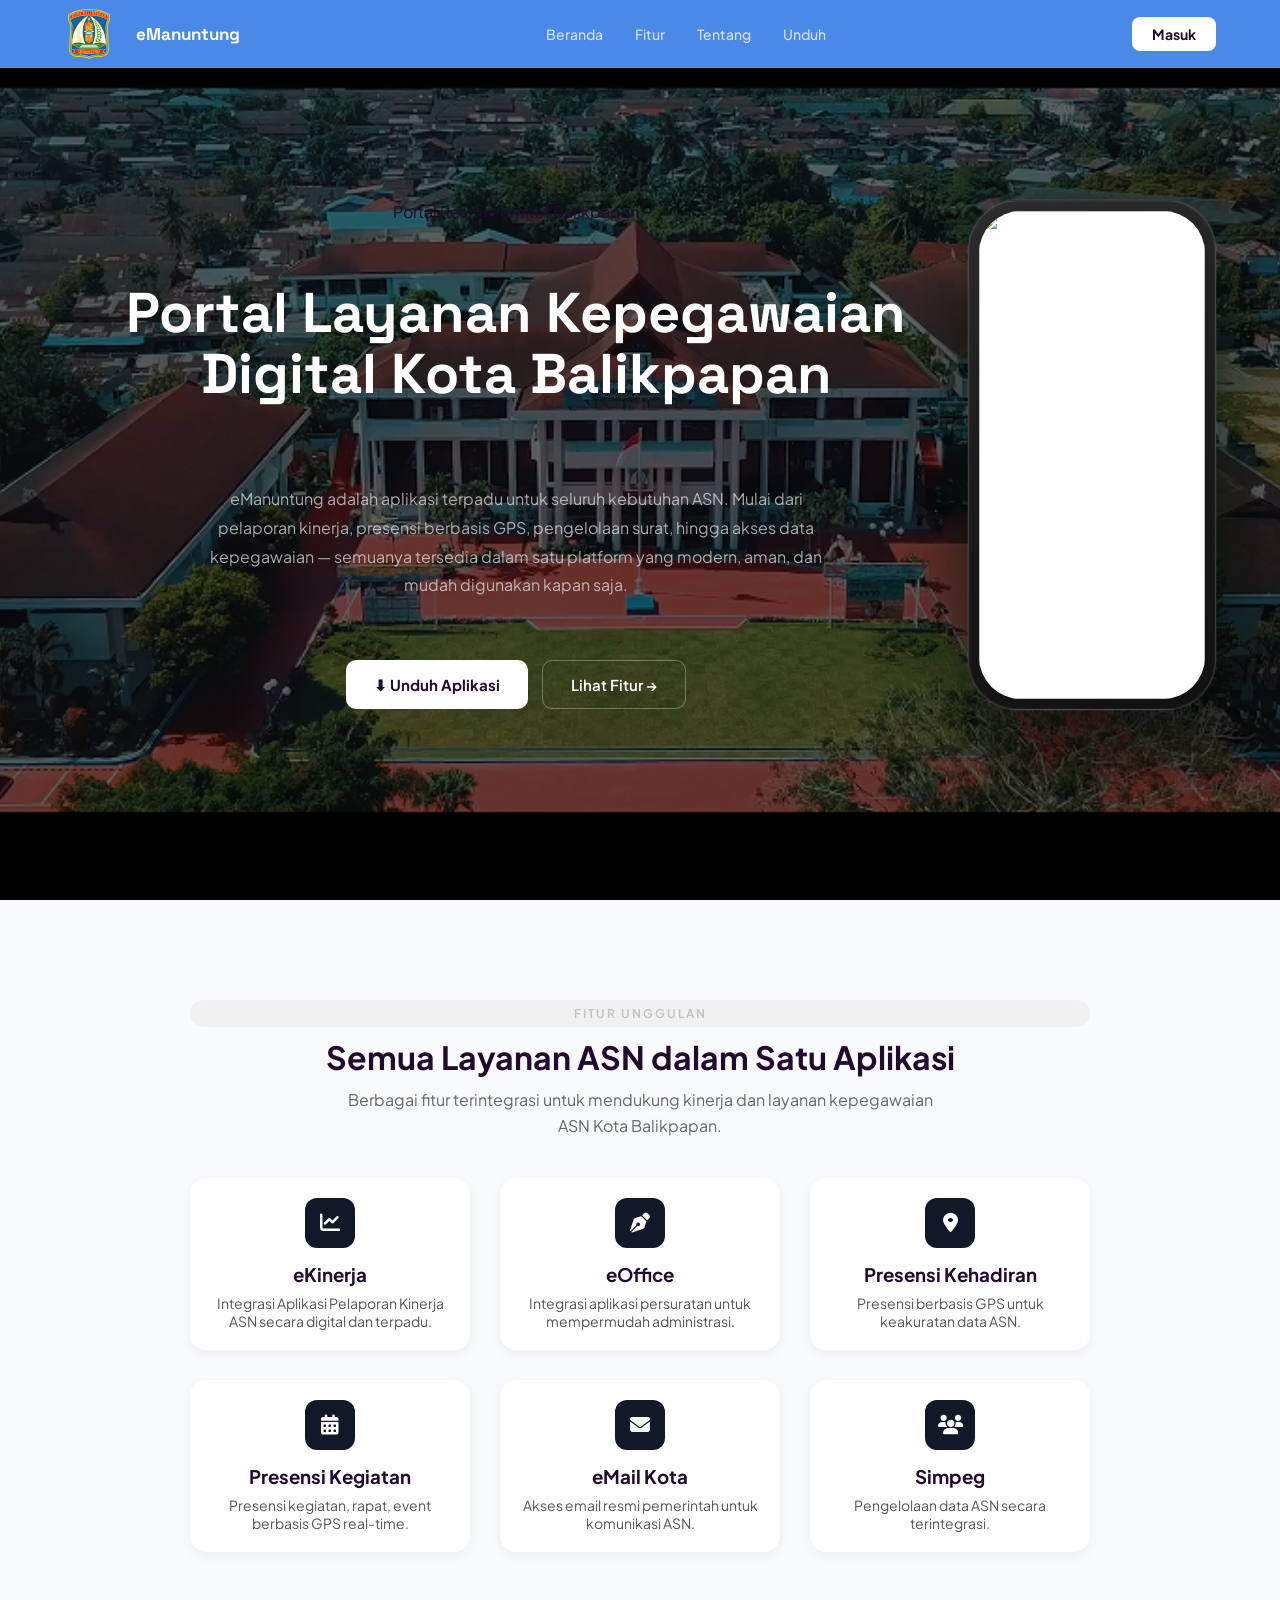
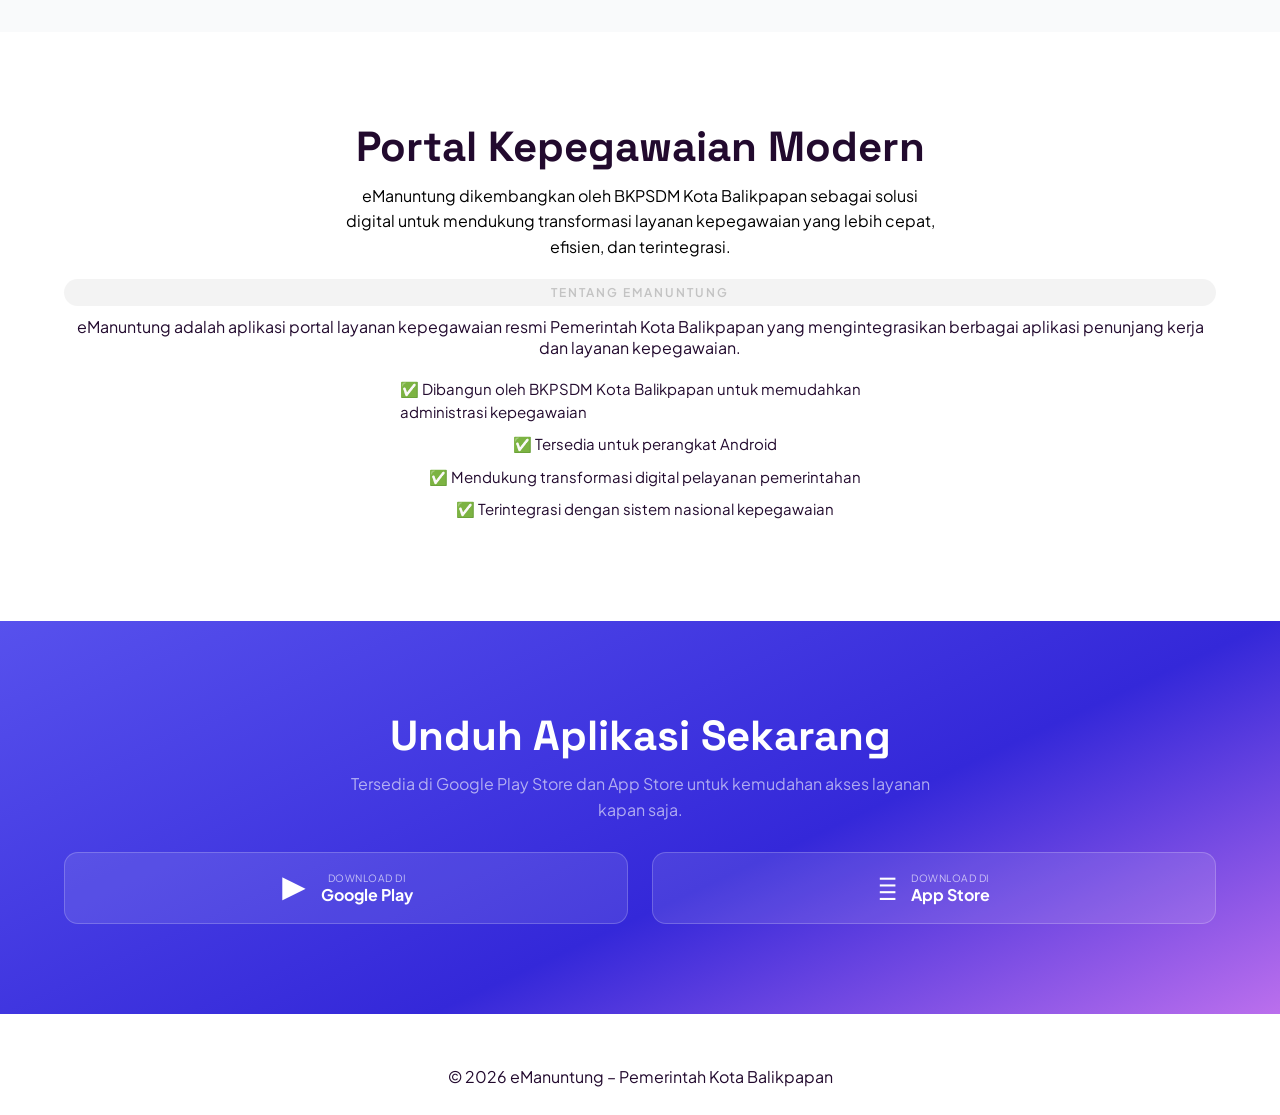
==== index.html @ 0384a416 "cupapimunyenyo" ====
<!DOCTYPE html>
<html lang="id">
<head>
  <meta charset="UTF-8"/>
  <meta name="viewport" content="width=device-width, initial-scale=1.0"/>
  <title>eManuntung – Portal Layanan Kepegawaian</title>

  <link href="https://fonts.googleapis.com/css2?family=Plus+Jakarta+Sans:wght@300;400;500;600;700;800&family=Space+Grotesk:wght@400;500;700&display=swap" rel="stylesheet"/>
  <link rel="stylesheet" href="style.css"/>
  <link rel="stylesheet" href="https://cdnjs.cloudflare.com/ajax/libs/font-awesome/6.5.0/css/all.min.css">
</head>
<body>

<nav>
  <a class="nav-brand" href="#">
    <img src="logo emanuntung.svg" style="width:50px;height:50px;margin-right:10px">
    <span class="nav-title">e<span>Manuntung</span></span>
  </a>

  <ul class="nav-links">
    <li><a href="#home">Beranda</a></li>
    <li><a href="#fitur">Fitur</a></li>
    <li><a href="#tentang">Tentang</a></li>
    <li><a href="#unduh">Unduh</a></li>
  </ul>

  <a href="login.html" class="nav-cta">Masuk</a>
</nav>

<!-- HERO V2 -->
<section id="home" class="hero-v2">
  <div class="hero-inner center">

    <div class="hero-left center">
        <span class="dot"></span> Portal Resmi Pemkot Balikpapan
      </div>

      <h1 class="hero-title">
        Portal Layanan Kepegawaian <br>
        <span class="accent">Digital</span> Kota Balikpapan
      </h1>

      <p class="hero-desc">
        eManuntung adalah aplikasi terpadu untuk seluruh kebutuhan ASN.
        Mulai dari pelaporan kinerja, presensi berbasis GPS, pengelolaan surat,
        hingga akses data kepegawaian — semuanya tersedia dalam satu platform yang modern,
        aman, dan mudah digunakan kapan saja.
      </p>

      <div class="hero-actions center">
        <a href="#unduh" class="btn-primary">⬇ Unduh Aplikasi</a>
        <a href="#fitur" class="btn-secondary">Lihat Fitur →</a>
      </div>
    </div>

    <div class="hero-visual center">
      <div class="iphone-wrap">
        <div class="iphone-frame">
          <div class="iphone-screen">
            <img src="portal pegawai.jpg" style="width:100%;height:100%;object-fit:cover;">
          </div>
        </div>
      </div>
    </div>

  </div>
</section>

<!-- FITUR -->

    <section class="fitur">
  <div class="container">
    
    <p class="label">FITUR UNGGULAN</p>
    
    <h2>Semua Layanan ASN dalam Satu Aplikasi</h2>
    
    <p class="desc">
      Berbagai fitur terintegrasi untuk mendukung kinerja dan layanan 
      kepegawaian ASN Kota Balikpapan.
    </p>

   <div class="fitur-grid">

  <div class="card">
    <div class="icon"><i class="fa-solid fa-chart-line"></i></div>
    <h3>eKinerja</h3>
    <p>Integrasi Aplikasi Pelaporan Kinerja ASN secara digital dan terpadu.</p>
  </div>

  <div class="card">
    <div class="icon"><i class="fa-solid fa-pen-nib"></i></div>
    <h3>eOffice</h3>
    <p>Integrasi aplikasi persuratan untuk mempermudah administrasi.</p>
  </div>

  <div class="card">
    <div class="icon"><i class="fa-solid fa-location-dot"></i></div>
    <h3>Presensi Kehadiran</h3>
    <p>Presensi berbasis GPS untuk keakuratan data ASN.</p>
  </div>

  <div class="card">
    <div class="icon"><i class="fa-solid fa-calendar-days"></i></div>
    <h3>Presensi Kegiatan</h3>
    <p>Presensi kegiatan, rapat, event berbasis GPS real-time.</p>
  </div>

  <div class="card">
    <div class="icon"><i class="fa-solid fa-envelope"></i></div>
    <h3>eMail Kota</h3>
    <p>Akses email resmi pemerintah untuk komunikasi ASN.</p>
  </div>

  <div class="card">
    <div class="icon"><i class="fa-solid fa-users"></i></div>
    <h3>Simpeg</h3>
    <p>Pengelolaan data ASN secara terintegrasi.</p>
  </div>

</div>
  </div>
</section>
  </div>
</section>
<!-- TENTANG -->

   
    
    <div class="tentang-text">
      <section id="tentang">
  <div class="section-inner center">
    <h2 class="section-title">Portal Kepegawaian Modern</h2>
    <p class="section-sub">
      eManuntung dikembangkan oleh BKPSDM Kota Balikpapan sebagai solusi digital
      untuk mendukung transformasi layanan kepegawaian yang lebih cepat, efisien,
      dan terintegrasi.


    </p>  
      <span class="label">TENTANG EMANUNTUNG</span>
      
      
      <p>
        eManuntung adalah aplikasi portal layanan kepegawaian resmi 
        Pemerintah Kota Balikpapan yang mengintegrasikan berbagai 
        aplikasi penunjang kerja dan layanan kepegawaian.
      </p>

      <ul class="fitur-list">
        <li>✅ Dibangun oleh BKPSDM Kota Balikpapan untuk memudahkan administrasi kepegawaian</li>
        <li>✅ Tersedia untuk perangkat Android</li>
        <li>✅ Mendukung transformasi digital pelayanan pemerintahan</li>
        <li>✅ Terintegrasi dengan sistem nasional kepegawaian</li>
      </ul>

    </div>

  </div>
</section>
</section>

<!-- DOWNLOAD -->
<section id="unduh">
  <div class="section-inner center">

    <h2 class="section-title">Unduh Aplikasi Sekarang</h2>
    <p class="section-sub">
      Tersedia di Google Play Store dan App Store untuk kemudahan akses layanan kapan saja.
    </p>

    <div class="store-buttons">

      <a href="#" class="store-btn">
        <span class="store-icon">▶</span>
        <div>
          <div class="store-info-label">DOWNLOAD DI</div>
          <div class="store-info-name">Google Play</div>
        </div>
      </a>

      <a href="#" class="store-btn apple">
        <span class="store-icon"></span>
        <div>
          <div class="store-info-label">DOWNLOAD DI</div>
          <div class="store-info-name">App Store</div>
        </div>
      </a>

    </div>

  </div>
</section>

<footer>
  <div class="footer-inner center">
    <p>© 2026 eManuntung – Pemerintah Kota Balikpapan</p>
  </div>
</footer>

<script src="script.js"></script>
</body>
</html>
---- style.css ----
*, *::before, *::after { box-sizing: border-box; margin: 0; padding: 0; }

:root {
  --navy: #220a2e;
  --blue: #584de7;
  --sky:  #f4f2f5;
  --gold: #ffffff;
  --light: #ffffff;
  --white: #5d48e3;
  --gray: #000000;
  --border: rgba(158, 33, 242, 0.15);
}

html { scroll-behavior: smooth; }

body {
  font-family: 'Plus Jakarta Sans', sans-serif;
  background: var(--light);
  color: var(--navy);
  overflow-x: hidden;
}


nav {
  position: fixed; top: 0; left: 0; right: 0; z-index: 100;
  display: flex; align-items: center; justify-content: space-between;
  padding: 0 5%; height: 68px;
  background: rgba(24, 147, 241, 1);
  backdrop-filter: blur(12px);
  border-bottom: 1px solid rgba(246, 246, 246, 0.07);
}
.nav-brand { display: flex; align-items: center; gap: 12px; text-decoration: none; }
.nav-logo {
  width: 38px; height: 38px; border-radius: 10px;
  background: linear-gradient(135deg, var(--sky), var(--blue));
  display: flex; align-items: center; justify-content: center;
  font-weight: 800; font-size: 15px; color: white;
}
.nav-title { color: white; font-weight: 700; font-size: 17px; font-family: 'Space Grotesk', sans-serif; }
.nav-title span { color: var(--gold); }
.nav-links { display: flex; gap: 32px; list-style: none; }
.nav-links a { color: rgba(255,255,255,0.75); text-decoration: none; font-size: 14px; font-weight: 500; transition: color .2s; }
.nav-links a:hover { color: var(--gold); }
.nav-cta {
  background: var(--gold); color: var(--navy); border: none; border-radius: 8px;
  padding: 8px 20px; font-weight: 700; font-size: 14px; cursor: pointer;
  text-decoration: none; display: inline-block;
  transition: transform .2s, box-shadow .2s;
}
.nav-cta:hover { transform: translateY(-1px); box-shadow: 0 6px 20px rgba(242,201,76,0.4); }


#home {
  min-height: 100vh;
  background: 
    linear-gradient(rgba(0,0,0,0.6), rgba(0,0,0,0.6)),
    url('balai-kota.png');
  background-size: cover;
  background-position: center;
  background-repeat: no-repeat;
  background-attachment: fixed;

  display: flex;
  align-items: center;
  padding: 70px 5% 60px;
  border-bottom: none;
  position: relative;
  overflow: hidden;


}
.hero-bg-decor { position: absolute; inset: 0; pointer-events: none; }
.hero-bg-decor::before {
  content: ''; position: absolute; top: -150px; right: -150px;
  width: 600px; height: 600px; border-radius: 50%;
  background: radial-gradient(circle, rgba(255, 255, 255, 0.2) 0%, transparent 70%);
}
.hero-bg-decor::after {
  content: ''; position: absolute; bottom: -100px; left: 30%;
  width: 400px; height: 400px; border-radius: 50%;
  background: radial-gradient(circle, rgba(242,201,76,0.1) 0%, transparent 70%);
}
.grid-pattern {
  position: absolute; inset: 0;
  background-image:
    linear-gradient(rgba(255,255,255,0.03) 1px, transparent 1px),
    linear-gradient(90deg, rgba(255,255,255,0.03) 1px, transparent 1px);
  background-size: 50px 50px;
}
.hero-inner {
  max-width: 1200px; margin: 0 auto; width: 100%;
  display: grid; grid-template-columns: 1fr 1fr; gap: 60px; align-items: center;
  position: relative; z-index: 2;
}
.hero-badge {
  display: inline-flex; align-items: center; gap: 8px;
  background: rgba(0, 0, 0, 0.15); border: 1px solid rgba(226, 226, 226, 0.35);
  border-radius: 30px; padding: 6px 16px; margin-bottom: 24px;
  color: var(--gold); font-size: 12px; font-weight: 600; letter-spacing: 0.5px;
}
.hero-badge .dot {
  width: 6px; height: 6px; background: var(--gold);
  border-radius: 50%; animation: pulse 2s infinite;
}
@keyframes pulse { 0%,100%{opacity:1;transform:scale(1)} 50%{opacity:.5;transform:scale(1.3)} }

.hero-title {
  font-family: 'Space Grotesk', sans-serif;
  font-size: clamp(36px, 5vw, 56px); font-weight: 700;
  line-height: 1.1; color: white; margin-bottom: 20px;
}
.hero-title .accent { color: var(--gold); }
.hero-desc { color: rgba(235, 235, 235, 0.7); font-size: 16px; line-height: 1.7; margin-bottom: 36px; max-width: 480px; }
.hero-actions { display: flex; gap: 14px; flex-wrap: wrap; }
.btn-primary {
  display: inline-flex; align-items: center; gap: 8px;
  background: var(--gold); color: var(--navy);
  padding: 14px 28px; border-radius: 10px; font-weight: 700; font-size: 15px;
  text-decoration: none; transition: transform .2s, box-shadow .2s;
}
.btn-primary:hover { transform: translateY(-2px); box-shadow: 0 10px 30px rgba(242,201,76,0.4); }
.btn-secondary {
  display: inline-flex; align-items: center; gap: 8px;
  border: 1.5px solid rgba(255,255,255,0.3); color: white;
  padding: 14px 28px; border-radius: 10px; font-weight: 600; font-size: 15px;
  text-decoration: none; transition: border-color .2s, background .2s;
}
.btn-secondary:hover { border-color: white; background: rgba(255,255,255,0.07); }

.hero-stats {
  display: flex; gap: 36px; margin-top: 44px;
  padding-top: 32px; border-top: 1px solid rgba(255,255,255,0.1);
}
.stat-num { font-family: 'Space Grotesk', sans-serif; font-size: 28px; font-weight: 700; color: var(--gold); }
.stat-label { font-size: 12px; color: rgba(255,255,255,0.5); margin-top: 2px; }


.hero-visual { display: flex; justify-content: center; align-items: center; position: relative; }
.float-tag {
  position: absolute; background: white; border-radius: 12px;
  padding: 8px 14px; box-shadow: 0 8px 30px rgba(0,0,0,0.25);
  font-size: 11px; font-weight: 600; color: var(--navy);
  display: flex; align-items: center; gap: 6px; white-space: nowrap; z-index: 10;
}
.float-tag.top  { top: 10px; right: -20px; }
.float-tag.bottom { bottom: 30px; left: -20px; }
.tag-dot { width: 8px; height: 8px; border-radius: 50%; }
.tag-dot.green { background: #1cec09; }
.tag-dot.blue  { background: var(--sky); }


.iphone-wrap {
  position: relative;
  animation: floatY 4s ease-in-out infinite;
}
@keyframes floatY { 0%,100%{transform:translateY(0)} 50%{transform:translateY(-14px)} }

.iphone-frame {
  width: 248px; height: 510px;
  background: linear-gradient(160deg, #2c2c2c 0%, #1a1a1a 50%, #111 100%);
  border-radius: 50px;
  border: 1.5px solid rgba(255,255,255,0.15);
  box-shadow:
    0 0 0 1px rgba(255,255,255,0.05),
    inset 0 0 0 1px rgba(255,255,255,0.04),
    0 40px 80px rgba(0,0,0,0.7),
    0 0 50px rgba(39,174,96,0.12);
  padding: 10px;
  position: relative;
}

.iphone-btn { position: absolute; background: #222; border-radius: 3px; }
.iphone-btn.silent   { left: -3px; top: 88px;  width: 3px; height: 28px; }
.iphone-btn.vol-up   { left: -3px; top: 130px; width: 3px; height: 44px; }
.iphone-btn.vol-down { left: -3px; top: 186px; width: 3px; height: 44px; }
.iphone-btn.power    { right: -3px; top: 138px; width: 3px; height: 62px; }

.iphone-screen {
  width: 100%; height: 100%;
  border-radius: 42px;
  background: linear-gradient(180deg, #ffffff 0%, #ffffff 100%);
  overflow: hidden;
  display: flex; flex-direction: column;
  position: relative;
}


.dynamic-island {
  width: 80px; height: 18px;
  
  background: #000; border-radius: 20px;
  margin: 10px auto 0;
  display: flex; align-items: center; justify-content: flex-end;
  padding-right: 8px;
}
.di-camera {
  width: 10px; height: 17px; border-radius: 50%;
  background: radial-gradient(circle at 35% 35%, #2a2a2a, #000);
  border: 1px solid #1a1a1a;
}


.iphone-statusbar {
  display: flex;
  justify-content: space-between;
  align-items: center;
  padding: 4px 18px 2px;
  color: white;
}
.sb-time { font-size: 10px; font-weight: 700; letter-spacing: -0.3px; }
.sb-icons { display: flex; align-items: center; gap: 4px; }


.iphone-content {
  flex: 1; padding: 8px 12px 0;
  display: flex; flex-direction: column; gap: 8px;
  overflow: hidden;
}



.app-header { display: flex; align-items: center; justify-content: space-between; }
.app-logo-wrap { display: flex; align-items: center; gap: 7px; }
.app-logo {
  width: 28px; height: 28px; border-radius: 8px;
  background: linear-gradient(135deg, var(--sky), var(--blue));
  display: flex; align-items: center; justify-content: center;
  font-size: 9px; font-weight: 800; color: white;
}
.app-name { color: white; font-size: 10px; font-weight: 700; }
.app-sub  { color: rgba(255,255,255,0.4); font-size: 7px; }
.app-notif { font-size: 14px; }


.greet-text { color: rgba(255,255,255,0.5); font-size: 8px; }
.greet-name { color: white; font-size: 13px; font-weight: 800; margin-top: 1px; }


.app-card {
  background: linear-gradient(135deg, var(--sky), var(--blue));
  border-radius: 14px; padding: 10px 12px;
}
.card-row { display: flex; justify-content: space-between; margin-bottom: 8px; }
.card-label { color: rgba(255,255,255,0.65); font-size: 7px; }
.card-val   { color: white; font-size: 11px; font-weight: 700; margin-top: 2px; }
.card-bar { background: rgba(255,255,255,0.2); border-radius: 10px; height: 4px; margin-bottom: 4px; }
.card-bar-fill { width: 92%; height: 100%; border-radius: 10px; background: var(--gold); }
.card-bar-label { color: rgba(255,255,255,0.7); font-size: 7px; }


.app-menu-title { color: rgba(255,255,255,0.5); font-size: 8px; font-weight: 700; letter-spacing: 0.5px; }
.app-menu { display: grid; grid-template-columns: repeat(4, 1fr); gap: 6px; }
.app-menu-item { display: flex; flex-direction: column; align-items: center; gap: 4px; }
.menu-icon {
  width: 38px; height: 38px; border-radius: 12px;
  display: flex; align-items: center; justify-content: center;
  font-size: 16px; box-shadow: 0 4px 10px rgba(0,0,0,0.3);
}
.menu-label { color: rgba(255,255,255,0.7); font-size: 7px; text-align: center; }


.app-bottomnav {
  display: flex; justify-content: space-around;
  background: rgba(255,255,255,0.06); border-radius: 16px;
  padding: 7px 4px; border: 1px solid rgba(255,255,255,0.08);
  margin-top: auto;
}
.bnav-item { display: flex; flex-direction: column; align-items: center; gap: 2px; font-size: 12px; color: rgba(255,255,255,0.4); }
.bnav-item span { font-size: 6px; }
.bnav-item.active { color: var(--gold); }


.home-indicator {
  width: 80px; height: 4px; border-radius: 3px;
  background: rgba(255,255,255,0.3);
  margin: 6px auto 8px;
}

.iphone-shine {
  position: absolute; top: 12px; left: 20px;
  width: 38px; height: 110px;
  background: linear-gradient(160deg, rgba(255,255,255,0.07) 0%, transparent 100%);
  border-radius: 50%; pointer-events: none; transform: rotate(-15deg);
}

section { padding: 90px 5%; }
.section-inner { max-width: 1200px; margin: 0 auto; }
.section-label { display: inline-block; font-size: 11px; font-weight: 700; letter-spacing: 1.5px; color: var(--sky); text-transform: uppercase; margin-bottom: 12px; }
.section-title { font-family: 'Space Grotesk', sans-serif; font-size: clamp(28px, 3.5vw, 42px); font-weight: 700; color: var(--navy); line-height: 1.2; margin-bottom: 14px; }
.section-sub { color: var(--gray); font-size: 16px; line-height: 1.7; max-width: 560px; }
.section-header { margin-bottom: 52px; }


#fitur { background: white; }
.features-grid { display: grid; grid-template-columns: repeat(3, 1fr); gap: 24px; }
.feature-card {
  border: 1.5px solid var(--border); border-radius: 18px; padding: 32px 28px;
  transition: transform .25s, box-shadow .25s, border-color .25s;
  position: relative; overflow: hidden;
}
.feature-card::before {
  content: ''; position: absolute; top: 0; left: 0; right: 0; height: 3px;
  background: linear-gradient(90deg, var(--sky), var(--gold));
  transform: scaleX(0); transform-origin: left; transition: transform .3s;
}
.feature-card:hover { transform: translateY(-6px); box-shadow: 0 20px 50px rgba(154, 59, 213, 0.12); border-color: rgba(165, 35, 230, 0.3); }
.feature-card:hover::before { transform: scaleX(1); }
.feature-icon { width: 52px; height: 52px; border-radius: 14px; margin-bottom: 20px; display: flex; align-items: center; justify-content: center; font-size: 22px; background: linear-gradient(135deg, rgba(117, 18, 231, 0.12), rgba(26,107,58,0.06)); }
.feature-title { font-size: 16px; font-weight: 700; color: var(--navy); margin-bottom: 8px; }
.feature-desc  { font-size: 14px; color: var(--gray); line-height: 1.65; }


#tentang { background: var(--light); }
.about-grid { display: grid; grid-template-columns: 1fr 1fr; gap: 72px; align-items: center; }
.about-img-wrap { position: relative; }
.about-img-card {
  background: linear-gradient(145deg, var(--navy), var(--blue));
  border-radius: 24px; padding: 48px 32px; text-align: center; color: white;
  box-shadow: 0 30px 70px rgba(14, 27, 219, 0.25);
}
.about-illustration { font-size: 80px; margin-bottom: 16px; }
.about-img-title { font-family: 'Space Grotesk', sans-serif; font-size: 20px; font-weight: 700; }
.about-img-sub { font-size: 13px; opacity: .65; margin-top: 6px; }
.about-badge-float {
  position: absolute; bottom: -20px; right: -20px;
  background: var(--gold); border-radius: 16px; padding: 16px 22px;
  box-shadow: 0 10px 30px rgba(242,201,76,0.4);
}
.about-badge-num   { font-family: 'Space Grotesk', sans-serif; font-size: 26px; font-weight: 700; color: var(--navy); }
.about-badge-label { font-size: 11px; font-weight: 600; color: rgba(14, 31, 216, 0.7); }
.about-checklist { margin-top: 28px; display: flex; flex-direction: column; gap: 14px; }
.check-item { display: flex; align-items: flex-start; gap: 12px; }
.check-icon {
  width: 22px; height: 22px; border-radius: 6px; flex-shrink: 0; margin-top: 1px;
  background: linear-gradient(135deg, var(--sky), var(--blue));
  display: flex; align-items: center; justify-content: center;
  color: white; font-size: 11px; font-weight: 700;
}
.check-text { font-size: 14px; color: var(--gray); line-height: 1.6; }

#unduh {
  background: linear-gradient(155deg, #5751ed 0%, #3428d9 60%, #bb6fed 100%);
  position: relative; overflow: hidden;
}

#unduh .section-title { color: white; }
#unduh .section-sub { color: rgba(255,255,255,0.6); }

.download-grid {
  display: grid;
  grid-template-columns: 1fr 1fr;
  gap: 60px;
  align-items: center;
}

.store-buttons {
  display: flex;
  gap: 24px;
  flex-wrap: wrap;
}

.store-btn {
  flex: 1;
  min-width: 220px;
  display: inline-flex;
  align-items: center;
  justify-content: center;
  gap: 14px;

  background: rgba(255,255,255,0.1);
  border: 1.5px solid rgba(255,255,255,0.2);
  border-radius: 14px;
  padding: 16px 26px;
  color: white;
  text-decoration: none;

  transition: all .2s;
}

.store-btn:hover {
  background: rgba(255,255,255,0.18);
  border-color: rgba(255,255,255,0.4);
  transform: translateY(-2px);
}
 .store-icon {
  font-size: 28px;
} 

.store-icon.apple svg {
  width: 28px;
  height: 28px;
  display: block;
  
}
.store-icon { font-size: 30px; }
.store-info-label { font-size: 10px; opacity: .65; letter-spacing: .5px; }
.store-info-name  { font-size: 16px; font-weight: 700; }
.qr-box { background: white; border-radius: 20px; padding: 30px; display: flex; flex-direction: column; align-items: center; gap: 14px; max-width: 220px; }
.qr-placeholder {
  width: 130px; height: 130px; border-radius: 12px;
  background: repeating-conic-gradient(#050406 0% 25%, white 0% 50%) 0 0 / 12px 12px;
  display: flex; align-items: center; justify-content: center; position: relative;
}
.qr-center { position: absolute; width: 36px; height: 36px; background: white; border-radius: 6px; display: flex; align-items: center; justify-content: center; font-size: 18px; }
.qr-label { font-size: 12px; font-weight: 600; color: var(--navy); text-align: center; }


footer { background: #ffffff; padding: 52px 5% 28px; }
.footer-inner { max-width: 1200px; margin: 0 auto; }
.footer-top { display: grid; grid-template-columns: 2fr 1fr 1fr; gap: 48px; padding-bottom: 40px; border-bottom: 1px solid rgba(255,255,255,0.08); }
.footer-brand { display: flex; align-items: center; gap: 12px; margin-bottom: 16px; }
.footer-logo { width: 38px; height: 38px; border-radius: 10px; background: linear-gradient(135deg, var(--sky), var(--blue)); display: flex; align-items: center; justify-content: center; font-weight: 800; font-size: 14px; color: white; }
.footer-name { color: rgb(0, 0, 0); font-weight: 700; font-size: 17px; font-family: 'Space Grotesk', sans-serif; }
.footer-desc { color: rgba(0, 0, 0, 0.45); font-size: 13px; line-height: 1.7; max-width: 300px; }
.footer-contact { margin-top: 20px; display: flex; flex-direction: column; gap: 7px; }
.footer-contact-item { color: rgba(0, 0, 0, 0.5); font-size: 12px; }
.footer-col-title { color: rgb(0, 0, 0); font-weight: 700; font-size: 14px; margin-bottom: 18px; }
.footer-links { display: flex; flex-direction: column; gap: 10px; }
.footer-links a { color: rgba(0, 0, 0, 0.45); font-size: 13px; text-decoration: none; transition: color .2s; }
.footer-links a:hover { color: var(--gold); }
.footer-bottom { padding-top: 24px; }
.footer-copy { color: rgba(0, 0, 0, 0.3); font-size: 12px; }
.footer-copy a { color: var(--gold); text-decoration: none; }


.reveal {
  opacity: 1;
  transform: translateY(0);
  transition: opacity .6s ease, transform .6s ease;
}
.reveal.visible {
  opacity: 1;
  transform: translateY(0);
}




@media (max-width: 900px) {
  .hero-inner, .about-grid, .download-grid { grid-template-columns: 1fr; }
  .hero-visual { display: none; }
  .features-grid { grid-template-columns: 1fr 1fr; }
  .footer-top { grid-template-columns: 1fr; }
  .nav-links { display: none; }
}
@media (max-width: 600px) {
  .features-grid { grid-template-columns: 1fr; }
}


/* ===== VARIAN 2 FULL ===== */

.hero-v2 {
  text-align: center;
  padding-top: 140px;
}

.hero-v2 .hero-inner {
  display: flex;
  flex-direction: column;
  align-items: center;
  gap: 60px;
}

.hero-desc {
  max-width: 650px;
  margin: 0 auto;
  line-height: 1.8;
}

.features-list {
  display: flex;
  flex-direction: column;
  gap: 20px;
}

.feature-row {
  display: flex;
  gap: 16px;
  padding: 22px;
  border: 1px solid var(--border);
  border-radius: 14px;
  align-items: flex-start;
}

.feature-row h3 {
  margin-bottom: 4px;
  font-size: 16px;
}

.feature-row p {
  font-size: 14px;
  color: var(--gray);
  line-height: 1.6;
}

.center {
  text-align: center;
  margin: 0 auto;
}

.store-buttons {
  margin-top: 30px;
  justify-content: center;
}

/* FIX: center hero content */
.hero-left {
  text-align: center;
  display: flex;
  flex-direction: column;
  align-items: center;
}

.hero-actions {
  justify-content: center;
}

.hero-desc {
  text-align: center;
  margin-left: auto;
  margin-right: auto;
}

.section-header {
  text-align: center;
  display: flex;
  flex-direction: column;
  align-items: center;
}

.section-sub {
  max-width: 600px;
  line-height: 1.8;
  text-align: center !important;
  margin-left: auto;
  margin-right: auto;
  margin-bottom: 20px;
  line-height: 1.6;
  max-width: 600px;
  margin: 0 auto 24px;
  text-align: center;
}

.section-title {
  margin-bottom: 10px;
}

.fitur {
  padding: 80px 20px;
  background: #f9fafb;
  text-align: center;
}

.container {
  max-width: 1100px;
  margin: auto;
}

/* label kecil atas */
.label {
  display: inline-block;
  background: #eee;
  padding: 6px 14px;
  border-radius: 20px;
  font-size: 12px;
  margin-bottom: 15px;
  display: block;
  margin: 20px 0 10px;
  letter-spacing: 2px;
  color: #888;
  text-align: center;
  font-weight: 600;
  opacity: 0.7;

}

/* judul */
.fitur h2 {
  font-size: 32px;
  margin-bottom: 10px;
}

/* deskripsi */
.desc {
  max-width: 600px;
  margin: 0 auto 40px auto;
  color: #666;
  line-height: 1.6;
}

/* grid card */
.fitur-grid {
  display: grid;
  grid-template-columns: repeat(3, 1fr);
  gap: 20px;
}

/* card */
.card {
  background: white;
  padding: 25px;
  border-radius: 15px;
  text-align: left;
  box-shadow: 0 5px 15px rgba(0,0,0,0.05);
  transition: 0.3s;
}

.card:hover {
  transform: translateY(-5px);
}

/* icon */
.icon {
  font-size: 28px;
  margin-bottom: 10px;
}

/* judul card */
.card h3 {
  margin-bottom: 8px;
}

/* teks */
.card p {
  color: #666;
  font-size: 14px;
}

/* RESPONSIVE */
@media (max-width: 768px) {
  .fitur-grid {
    grid-template-columns: 1fr;
  }
}

.icon {
  width: 50px;
  height: 50px;
  background: #111827;
  border-radius: 12px;
  display: flex;
  align-items: center;
  justify-content: center;
}

.icon i {
  color: white;
  font-size: 20px;
}

.fitur-grid {
  display: grid;
  grid-template-columns: repeat(3,1fr);
  gap: 30px;
  justify-content: center;
}

.card {
  background: #ffffff;
  padding: 20px;
  border-radius: 16px;
  transition: 0.3s;
  box-shadow: 0 4px 12px rgba(0,0,0,0.05);
  text-align: center;
}

.card:hover {
  transform: translateY(-5px);
  box-shadow: 0 10px 25px rgba(0,0,0,0.1);
}

.icon {
  width: 50px;
  height: 50px;
  background: #111827;
  border-radius: 12px;
  display: flex;
  align-items: center;
  justify-content: center;
  margin-bottom: 15px;
  margin: 0 auto 15px;
}

.icon i {
  color: white;
  font-size: 20px;
}

.card h3 {
  margin-bottom: 8px;
}

.card p {
  font-size: 14px;
  color: #555;
}

.tentang {
  padding: 80px 20px;
  background: #f9fafc;
}

.container {
  max-width: 900px;
  margin: 0 auto;
}

.tentang-text {
  text-align: center;
}

.label {
  font-size: 12px;
  letter-spacing: 2px;
  color: #aaa;
  display: block;
  margin-bottom: 10px;
}

.tentang h2 {
  font-size: 32px;
  margin-bottom: 15px;
  color: #7c43b5;
}

.tentang p {
  color: #555;
  line-height: 1.7;
  margin-bottom: 25px;
}

.fitur-list {
  list-style: none;
  padding: 0;
  text-align: left;
  max-width: 500px;
  margin: 0 auto;
}

.fitur-list li {
  margin-bottom: 12px;
  padding-left: 10px;
  font-size: 15px;
  transition: 0,3s;
}

.fitur-list li:hover {
  transform: translateX(5px);
  color: green;
}
 
.tentang-text p {
  margin-bottom: 20px; /* jarak ke bawah paragraf */
}

.fitur-list {
  margin-top: 10px; /* jarak dari paragraf */
  padding-left: 0;
  list-style: none;
}

.fitur-list li {
  margin-bottom: 10px; /* jarak antar list */
  line-height: 1.5;
  display: flex;
  justify-content: center;
  gap: 8px;
}
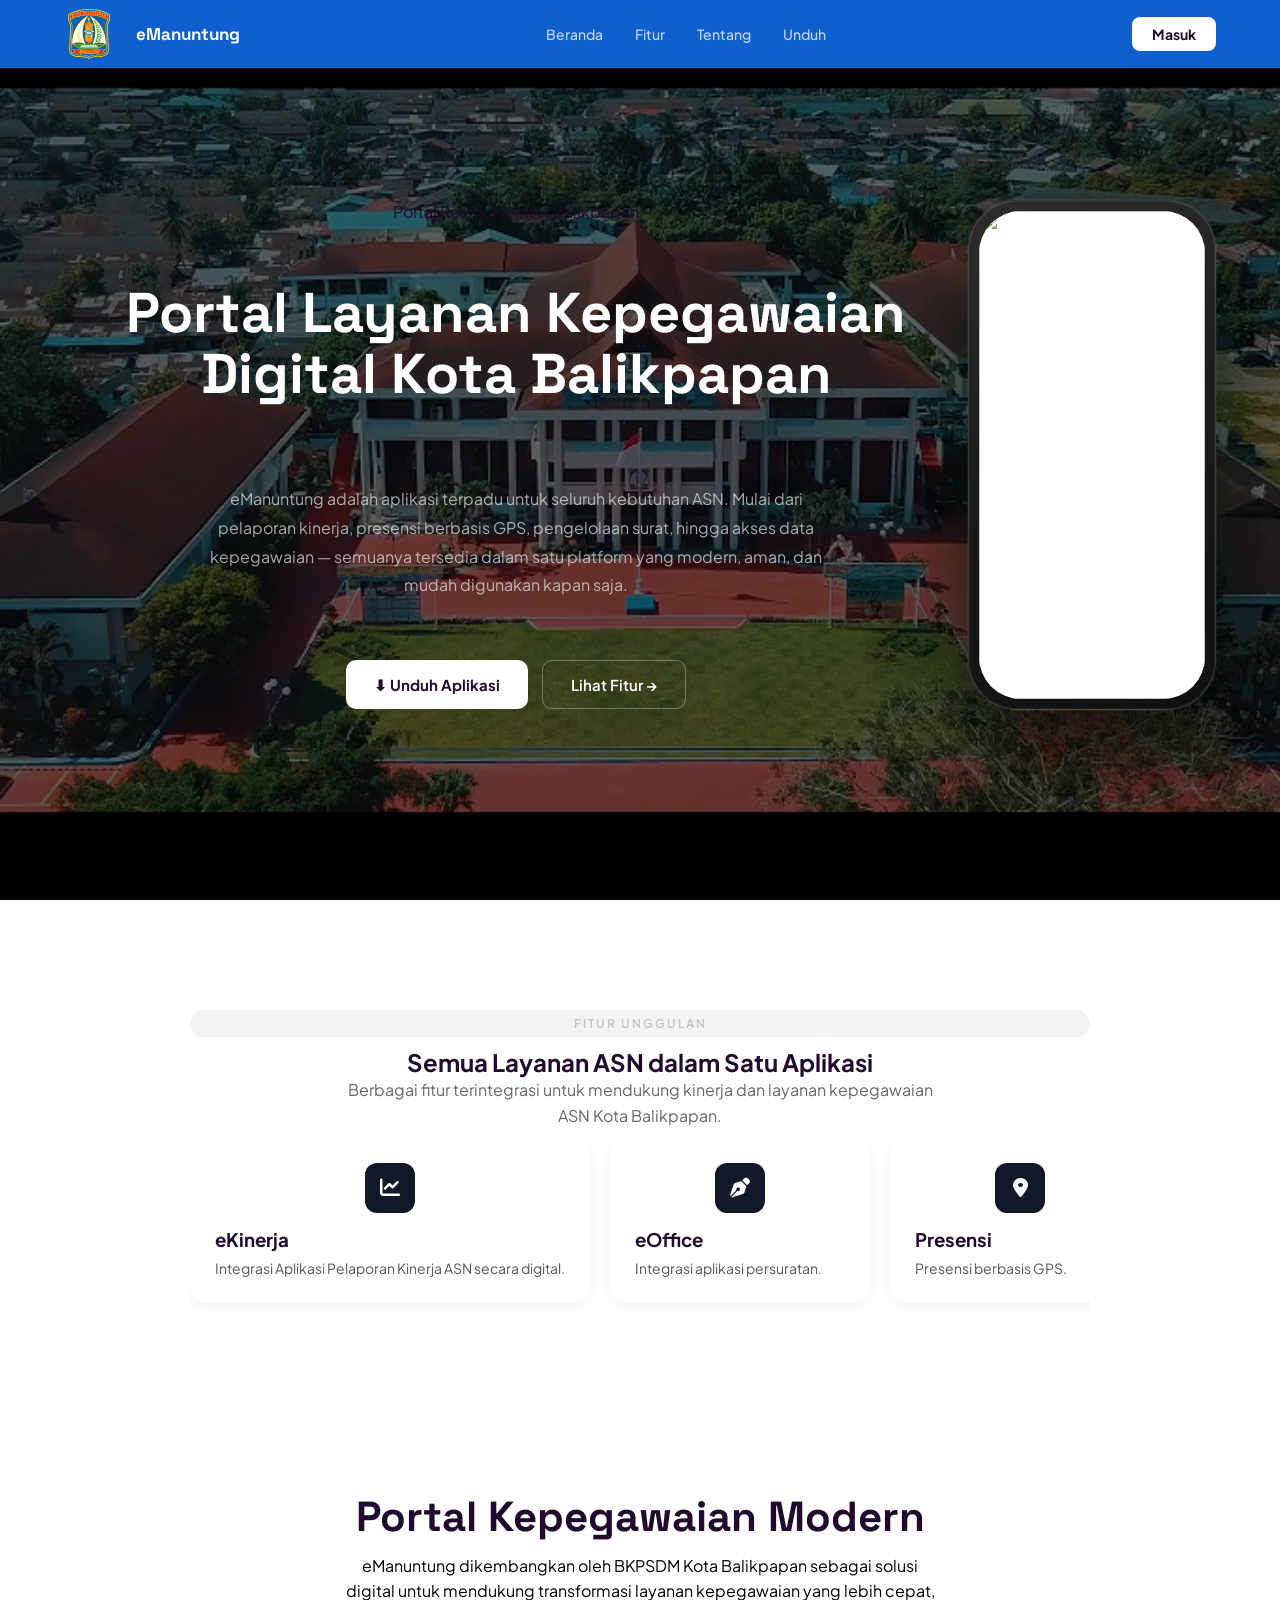
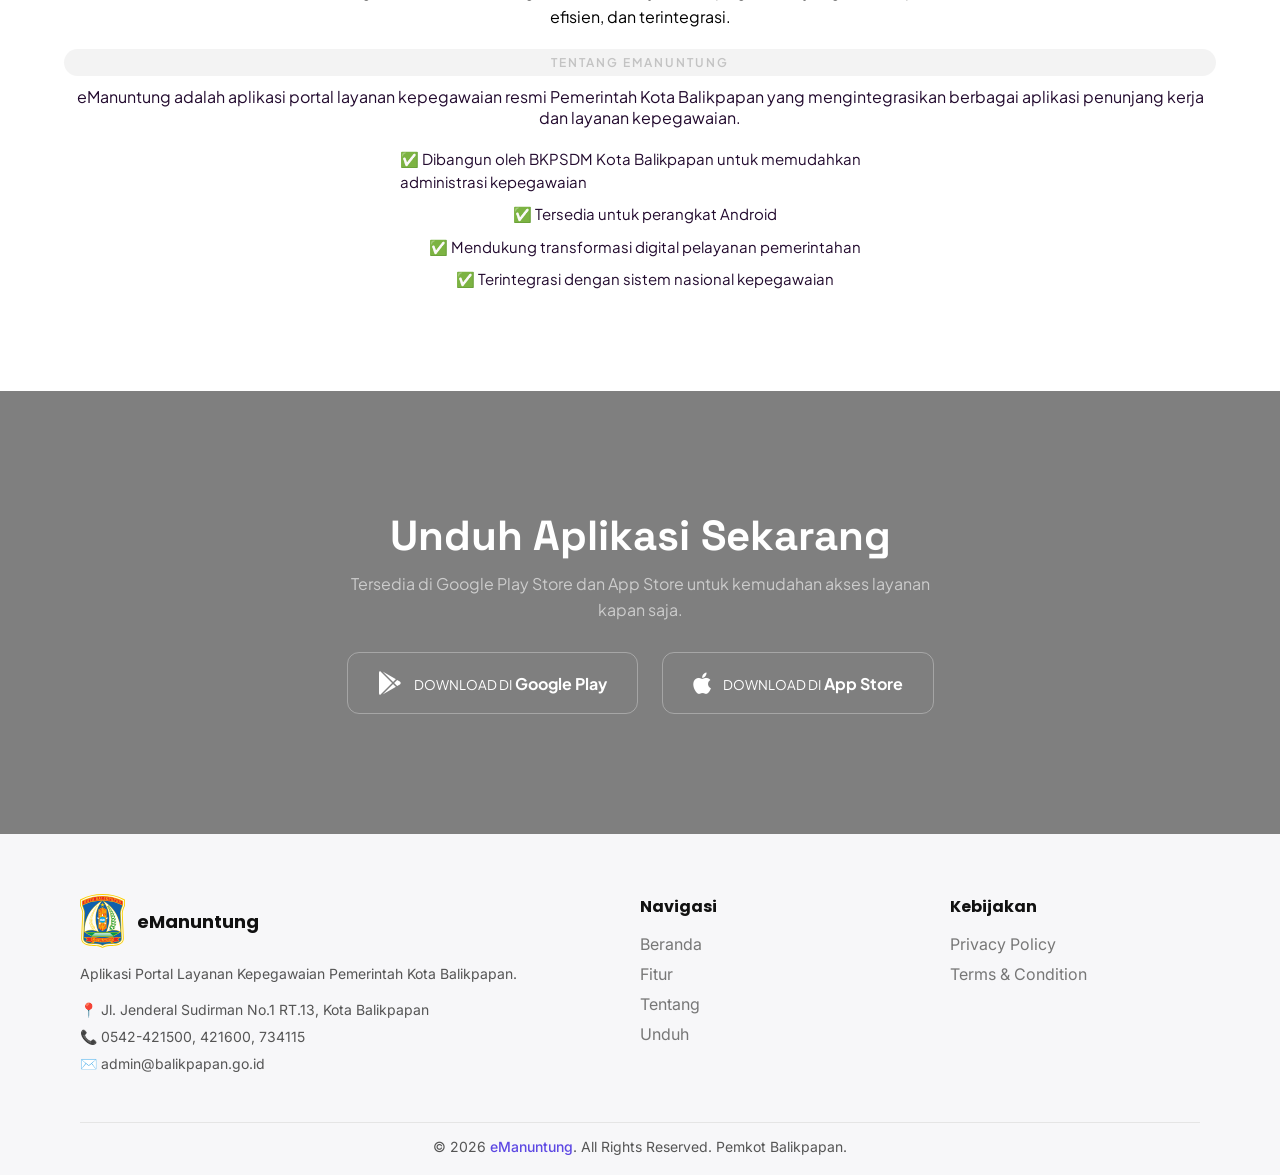
==== commit 205fb28d: "update perbaikan tampilan" ====
--- a/index.html
+++ b/index.html
@@ -8,6 +8,8 @@
   <link href="https://fonts.googleapis.com/css2?family=Plus+Jakarta+Sans:wght@300;400;500;600;700;800&family=Space+Grotesk:wght@400;500;700&display=swap" rel="stylesheet"/>
   <link rel="stylesheet" href="style.css"/>
   <link rel="stylesheet" href="https://cdnjs.cloudflare.com/ajax/libs/font-awesome/6.5.0/css/all.min.css">
+  <link href="https://fonts.googleapis.com/css2?family=Poppins:wght@500;600;700&family=Inter:wght@400;500&display=swap" rel="stylesheet">
+  <script src="script.js" defer></script>
 </head>
 <body>
 
@@ -68,7 +70,7 @@
 
 <!-- FITUR -->
 
-    <section class="fitur">
+    <section id="fitur">
   <div class="container">
     
     <p class="label">FITUR UNGGULAN</p>
@@ -80,47 +82,45 @@
       kepegawaian ASN Kota Balikpapan.
     </p>
 
-   <div class="fitur-grid">
-
-  <div class="card">
-    <div class="icon"><i class="fa-solid fa-chart-line"></i></div>
-    <h3>eKinerja</h3>
-    <p>Integrasi Aplikasi Pelaporan Kinerja ASN secara digital dan terpadu.</p>
-  </div>
-
-  <div class="card">
-    <div class="icon"><i class="fa-solid fa-pen-nib"></i></div>
-    <h3>eOffice</h3>
-    <p>Integrasi aplikasi persuratan untuk mempermudah administrasi.</p>
-  </div>
-
-  <div class="card">
-    <div class="icon"><i class="fa-solid fa-location-dot"></i></div>
-    <h3>Presensi Kehadiran</h3>
-    <p>Presensi berbasis GPS untuk keakuratan data ASN.</p>
-  </div>
-
-  <div class="card">
-    <div class="icon"><i class="fa-solid fa-calendar-days"></i></div>
-    <h3>Presensi Kegiatan</h3>
-    <p>Presensi kegiatan, rapat, event berbasis GPS real-time.</p>
-  </div>
-
-  <div class="card">
-    <div class="icon"><i class="fa-solid fa-envelope"></i></div>
-    <h3>eMail Kota</h3>
-    <p>Akses email resmi pemerintah untuk komunikasi ASN.</p>
-  </div>
-
-  <div class="card">
-    <div class="icon"><i class="fa-solid fa-users"></i></div>
-    <h3>Simpeg</h3>
-    <p>Pengelolaan data ASN secara terintegrasi.</p>
-  </div>
-
-</div>
-  </div>
-</section>
+    <div class="features-slider">
+
+      <div class="card">
+        <div class="icon"><i class="fa-solid fa-chart-line"></i></div>
+        <h3>eKinerja</h3>
+        <p>Integrasi Aplikasi Pelaporan Kinerja ASN secara digital.</p>
+      </div>
+
+      <div class="card">
+        <div class="icon"><i class="fa-solid fa-pen-nib"></i></div>
+        <h3>eOffice</h3>
+        <p>Integrasi aplikasi persuratan.</p>
+      </div>
+
+      <div class="card">
+        <div class="icon"><i class="fa-solid fa-location-dot"></i></div>
+        <h3>Presensi</h3>
+        <p>Presensi berbasis GPS.</p>
+      </div>
+
+      <div class="card">
+        <div class="icon"><i class="fa-solid fa-calendar-days"></i></div>
+        <h3>Kegiatan</h3>
+        <p>Presensi event real-time.</p>
+      </div>
+
+      <div class="card">
+        <div class="icon"><i class="fa-solid fa-envelope"></i></div>
+        <h3>Email</h3>
+        <p>Email resmi ASN.</p>
+      </div>
+
+      <div class="card">
+        <div class="icon"><i class="fa-solid fa-users"></i></div>
+        <h3>Simpeg</h3>
+        <p>Data ASN terintegrasi.</p>
+      </div>
+
+    </div>
   </div>
 </section>
 <!-- TENTANG -->
@@ -171,33 +171,71 @@
 
     <div class="store-buttons">
 
-      <a href="#" class="store-btn">
-        <span class="store-icon">▶</span>
-        <div>
-          <div class="store-info-label">DOWNLOAD DI</div>
-          <div class="store-info-name">Google Play</div>
-        </div>
-      </a>
-
-      <a href="#" class="store-btn apple">
-        <span class="store-icon"></span>
-        <div>
-          <div class="store-info-label">DOWNLOAD DI</div>
-          <div class="store-info-name">App Store</div>
-        </div>
-      </a>
-
-    </div>
-
-  </div>
-</section>
-
-<footer>
-  <div class="footer-inner center">
-    <p>© 2026 eManuntung – Pemerintah Kota Balikpapan</p>
-  </div>
-</footer>
-
-<script src="script.js"></script>
-</body>
-</html>+      <a href="https://play.google.com/store/apps?hl=id" class="btn-download">
+  <i class="fa-brands fa-google-play"></i>
+  <div>
+    <small>DOWNLOAD DI</small>
+    <strong>Google Play</strong>
+  </div>
+</a>
+
+<a href="https://www.apple.com/id/app-store/" class="btn-download">
+  <i class="fa-brands fa-apple"></i>
+  <div>
+    <small>DOWNLOAD DI</small>
+    <strong>App Store</strong>
+  </div>
+</a>
+    </div>
+
+  </div>
+</section>
+
+<footer class="footer">
+  <div class="footer-container">
+
+    <!-- Kiri -->
+    <div class="footer-col">
+      <div class="footer-logo">
+        <img src="logo emanuntung.svg" alt="logo">
+        <h3>eManuntung</h3>
+      </div>
+
+      <p class="footer-desc">
+        Aplikasi Portal Layanan Kepegawaian Pemerintah Kota Balikpapan.
+      </p>
+
+      <ul class="footer-contact">
+        <li>📍 Jl. Jenderal Sudirman No.1 RT.13, Kota Balikpapan</li>
+        <li>📞 0542-421500, 421600, 734115</li>
+        <li>✉️ admin@balikpapan.go.id</li>
+      </ul>
+    </div>
+
+    <!-- Tengah -->
+    <div class="footer-col">
+      <h4>Navigasi</h4>
+      <ul>
+        <li><a href="#home">Beranda</a></li>
+        <li><a href="#fitur">Fitur</a></li>
+        <li><a href="#tentang">Tentang</a></li>
+        <li><a href="#unduh">Unduh</a></li>
+      </ul>
+    </div>
+
+    <!-- Kanan -->
+    <div class="footer-col">
+      <h4>Kebijakan</h4>
+      <ul>
+        <li><a href="#">Privacy Policy</a></li>
+        <li><a href="#">Terms & Condition</a></li>
+      </ul>
+    </div>
+
+  </div>
+
+  <!-- Bottom -->
+  <div class="footer-bottom">
+    <p>© 2026 <span>eManuntung</span>. All Rights Reserved. Pemkot Balikpapan.</p>
+  </div>
+</footer>
--- a/style.css
+++ b/style.css
@@ -292,12 +292,15 @@
 .section-header { margin-bottom: 52px; }
 
 
-#fitur { background: white; }
-.features-grid { display: grid; grid-template-columns: repeat(3, 1fr); gap: 24px; }
+#fitur { background:white; }
+.features-grid { display: flex; gap: 24px; overflow: auto;scroll-snap-type: x mandatory;padding-bottom: 10px;}
 .feature-card {
+  min-width: 280px;
+  flex: 0 0 auto;
+  scroll-snap-align: start;
   border: 1.5px solid var(--border); border-radius: 18px; padding: 32px 28px;
   transition: transform .25s, box-shadow .25s, border-color .25s;
-  position: relative; overflow: hidden;
+  position: relative;
 }
 .feature-card::before {
   content: ''; position: absolute; top: 0; left: 0; right: 0; height: 3px;
@@ -340,8 +343,24 @@
 .check-text { font-size: 14px; color: var(--gray); line-height: 1.6; }
 
 #unduh {
-  background: linear-gradient(155deg, #5751ed 0%, #3428d9 60%, #bb6fed 100%);
-  position: relative; overflow: hidden;
+  background: url('UNDUHPAGE.jpg') center/cover no-repeat;
+  position: relative;
+  overflow: hidden;
+  padding: 120px 20px;
+  background-attachment: fixed;
+
+}
+
+#unduh::before {
+  content: "";
+  position: absolute;
+  inset: 0;
+  background: rgba(0, 0, 0, 0.5);
+}
+
+#unduh .section-inner {
+  position: relative;
+  z-index: 1;
 }
 
 #unduh .section-title { color: white; }
@@ -406,22 +425,110 @@
 .qr-label { font-size: 12px; font-weight: 600; color: var(--navy); text-align: center; }
 
 
-footer { background: #ffffff; padding: 52px 5% 28px; }
-.footer-inner { max-width: 1200px; margin: 0 auto; }
-.footer-top { display: grid; grid-template-columns: 2fr 1fr 1fr; gap: 48px; padding-bottom: 40px; border-bottom: 1px solid rgba(255,255,255,0.08); }
-.footer-brand { display: flex; align-items: center; gap: 12px; margin-bottom: 16px; }
-.footer-logo { width: 38px; height: 38px; border-radius: 10px; background: linear-gradient(135deg, var(--sky), var(--blue)); display: flex; align-items: center; justify-content: center; font-weight: 800; font-size: 14px; color: white; }
-.footer-name { color: rgb(0, 0, 0); font-weight: 700; font-size: 17px; font-family: 'Space Grotesk', sans-serif; }
-.footer-desc { color: rgba(0, 0, 0, 0.45); font-size: 13px; line-height: 1.7; max-width: 300px; }
-.footer-contact { margin-top: 20px; display: flex; flex-direction: column; gap: 7px; }
-.footer-contact-item { color: rgba(0, 0, 0, 0.5); font-size: 12px; }
-.footer-col-title { color: rgb(0, 0, 0); font-weight: 700; font-size: 14px; margin-bottom: 18px; }
-.footer-links { display: flex; flex-direction: column; gap: 10px; }
-.footer-links a { color: rgba(0, 0, 0, 0.45); font-size: 13px; text-decoration: none; transition: color .2s; }
-.footer-links a:hover { color: var(--gold); }
-.footer-bottom { padding-top: 24px; }
-.footer-copy { color: rgba(0, 0, 0, 0.3); font-size: 12px; }
-.footer-copy a { color: var(--gold); text-decoration: none; }
+.footer {
+  background: #f7f7f9;
+  padding: 60px 80px 20px;
+  font-family: 'Inter', sans-serif;
+  color: #555;
+}
+
+.footer-container {
+  display: grid;
+  grid-template-columns: 2fr 1fr 1fr;
+  gap: 60px;
+}
+
+/* Logo */
+.footer-logo {
+  display: flex;
+  align-items: center;
+  gap: 12px;
+}
+
+.footer-logo img {
+  width: 45px;
+}
+
+.footer-logo h3 {
+  font-family: 'Poppins', sans-serif;
+  font-size: 18px;
+  color: #111;
+}
+
+/* Deskripsi */
+.footer-desc {
+  margin: 15px 0;
+  line-height: 1.6;
+  font-size: 14px;
+}
+
+/* Contact */
+.footer-contact {
+  list-style: none;
+  padding: 0;
+  font-size: 14px;
+}
+
+.footer-contact li {
+  margin-bottom: 8px;
+}
+
+/* Judul kanan */
+.footer-col h4 {
+  font-family: 'Poppins', sans-serif;
+  font-size: 16px;
+  margin-bottom: 15px;
+  color: #111;
+}
+
+/* Link */
+.footer-col ul {
+  list-style: none;
+  padding: 0;
+}
+
+.footer-col ul li {
+  margin-bottom: 10px;
+}
+
+.footer-col ul li a {
+  text-decoration: none;
+  color: #777;
+  transition: 0.3s;
+}
+
+.footer-col ul li a:hover {
+  color: #5d48e3;
+}
+
+/* Bottom */
+.footer-bottom {
+  border-top: 1px solid #e5e5e5;
+  margin-top: 40px;
+  padding-top: 15px;
+  text-align: center;
+  font-size: 14px;
+}
+
+.footer-bottom span {
+  color: #5d48e3;
+  font-weight: 500;
+}
+
+@media (max-width: 768px) {
+  .footer {
+    padding: 40px 20px;
+  }
+
+  .footer-container {
+    grid-template-columns: 1fr;
+    gap: 30px;
+  }
+
+  .footer-bottom {
+    text-align: center;
+  }
+}
 
 
 .reveal {
@@ -580,6 +687,7 @@
 .fitur h2 {
   font-size: 32px;
   margin-bottom: 10px;
+  text-align: center !important;
 }
 
 /* deskripsi */
@@ -591,10 +699,16 @@
 }
 
 /* grid card */
-.fitur-grid {
-  display: grid;
-  grid-template-columns: repeat(3, 1fr);
-  gap: 20px;
+.features-grid {
+  display: flex;
+  gap: 24px;
+  overflow-x: auto;
+  scroll-snap-type: x mandatory;
+  padding-bottom: 10px;
+}
+
+.features-grid::-webkit-scrollbar {
+  display: none;
 }
 
 /* card */
@@ -611,6 +725,12 @@
   transform: translateY(-5px);
 }
 
+.feature-card {
+  min-width: 280px;
+  flex: 0 0 auto;
+  scroll-snap-align: start;
+}
+
 /* icon */
 .icon {
   font-size: 28px;
@@ -655,20 +775,6 @@
   grid-template-columns: repeat(3,1fr);
   gap: 30px;
   justify-content: center;
-}
-
-.card {
-  background: #ffffff;
-  padding: 20px;
-  border-radius: 16px;
-  transition: 0.3s;
-  box-shadow: 0 4px 12px rgba(0,0,0,0.05);
-  text-align: center;
-}
-
-.card:hover {
-  transform: translateY(-5px);
-  box-shadow: 0 10px 25px rgba(0,0,0,0.1);
 }
 
 .icon {
@@ -767,4 +873,169 @@
   display: flex;
   justify-content: center;
   gap: 8px;
+}
+
+.btn-download {
+  display: flex;
+  align-items: center;
+  gap: 12px;
+  padding: 18px 30px;
+  border-radius: 12px;
+  border: 1px solid rgba(255,255,255,0.3);
+  text-decoration: none;
+  color: white;
+  transition: 0.3s;
+}
+
+.btn-download i {
+  font-size: 24px;
+}
+
+.btn-download:hover {
+  background: rgba(255,255,255,0.1);
+}
+
+/* Container download section */
+.download {
+  color: #fff;
+}
+
+/* Tulisan kecil "UNDuh SEKARANG" */
+.download .label {
+  font-family: 'Inter', sans-serif;
+  font-size: 13px;
+  letter-spacing: 2px;
+  text-transform: uppercase;
+  opacity: 0.7;
+}
+
+/* Judul besar */
+.download h2 {
+  font-family: 'Poppins', sans-serif;
+  font-size: 52px;
+  font-weight: 700;
+  line-height: 1.2;
+  margin: 10px 0 20px;
+}
+
+/* Paragraf */
+.download p {
+  font-family: 'Inter', sans-serif;
+  font-size: 16px;
+  line-height: 1.7;
+  opacity: 0.85;
+  max-width: 500px;
+}
+
+html {
+  scroll-behavior: smooth;
+}
+
+#fitur {
+  text-align: center;
+}
+
+#fitur h2 {
+  text-align: center;
+}
+
+#fitur .desc {
+  text-align: center;
+  margin: 0 auto;
+}
+
+.fitur-slider {
+  display: flex;
+  gap: 24px;
+  overflow-x: auto;
+  scroll-snap-type: x mandatory;
+  padding-bottom: 10px;
+}
+
+/* hilangin scrollbar (opsional biar clean) */
+.fitur-slider::-webkit-scrollbar {
+  display: none;
+  
+}
+
+.card {
+  min-width: 280px;
+  flex: 0 0 auto;
+  scroll-snap-align: start;
+}
+
+.fitur-slider {
+  cursor: grab;
+}
+
+.fitur-slider:active {
+  cursor: grabbing;
+}
+
+/* FORCE SLIDER - OVERRIDE SEMUA */
+.features-grid {
+  display: flex !important;
+  overflow-x: auto !important;
+  gap: 20px;
+  scroll-snap-type: x mandatory;
+  padding-bottom: 10px;
+  -webkit-overflow-scrolling: touch;
+}
+
+.features-grid::-webkit-scrollbar {
+  display: none;
+}
+
+.feature-card {
+  min-width: 260px;
+  flex: 0 0 auto;
+  scroll-snap-align: start;
+}
+
+.features-slider {
+  display: flex;
+  gap: 20px;
+  overflow-x: auto;
+  scroll-snap-type: x mandatory;
+  padding: 10px;
+}
+
+.features-slider::-webkit-scrollbar {
+  display: none;
+}
+
+.card {
+  min-width: 260px;
+  flex: 0 0 auto;
+  scroll-snap-align: start;
+
+  background: white;
+  border-radius: 15px;
+  padding: 20px;
+  box-shadow: 0 10px 25px rgba(0,0,0,0.05);
+}
+
+.fitur-slider {
+  display: flex;
+  gap: 20px;
+  overflow-x: auto;
+  scroll-snap-type: x mandatory;
+  padding-bottom: 10px;
+}
+
+.fitur-slider::-webkit-scrollbar {
+  display: none;
+}
+
+.card {
+  min-width: 260px;
+  flex: 0 0 auto;
+  scroll-snap-align: start;
+
+  background: white;
+  padding: 25px;
+  border-radius: 15px;
+  text-align: left;
+
+  box-shadow: 0 5px 15px rgba(0,0,0,0.05);
 }
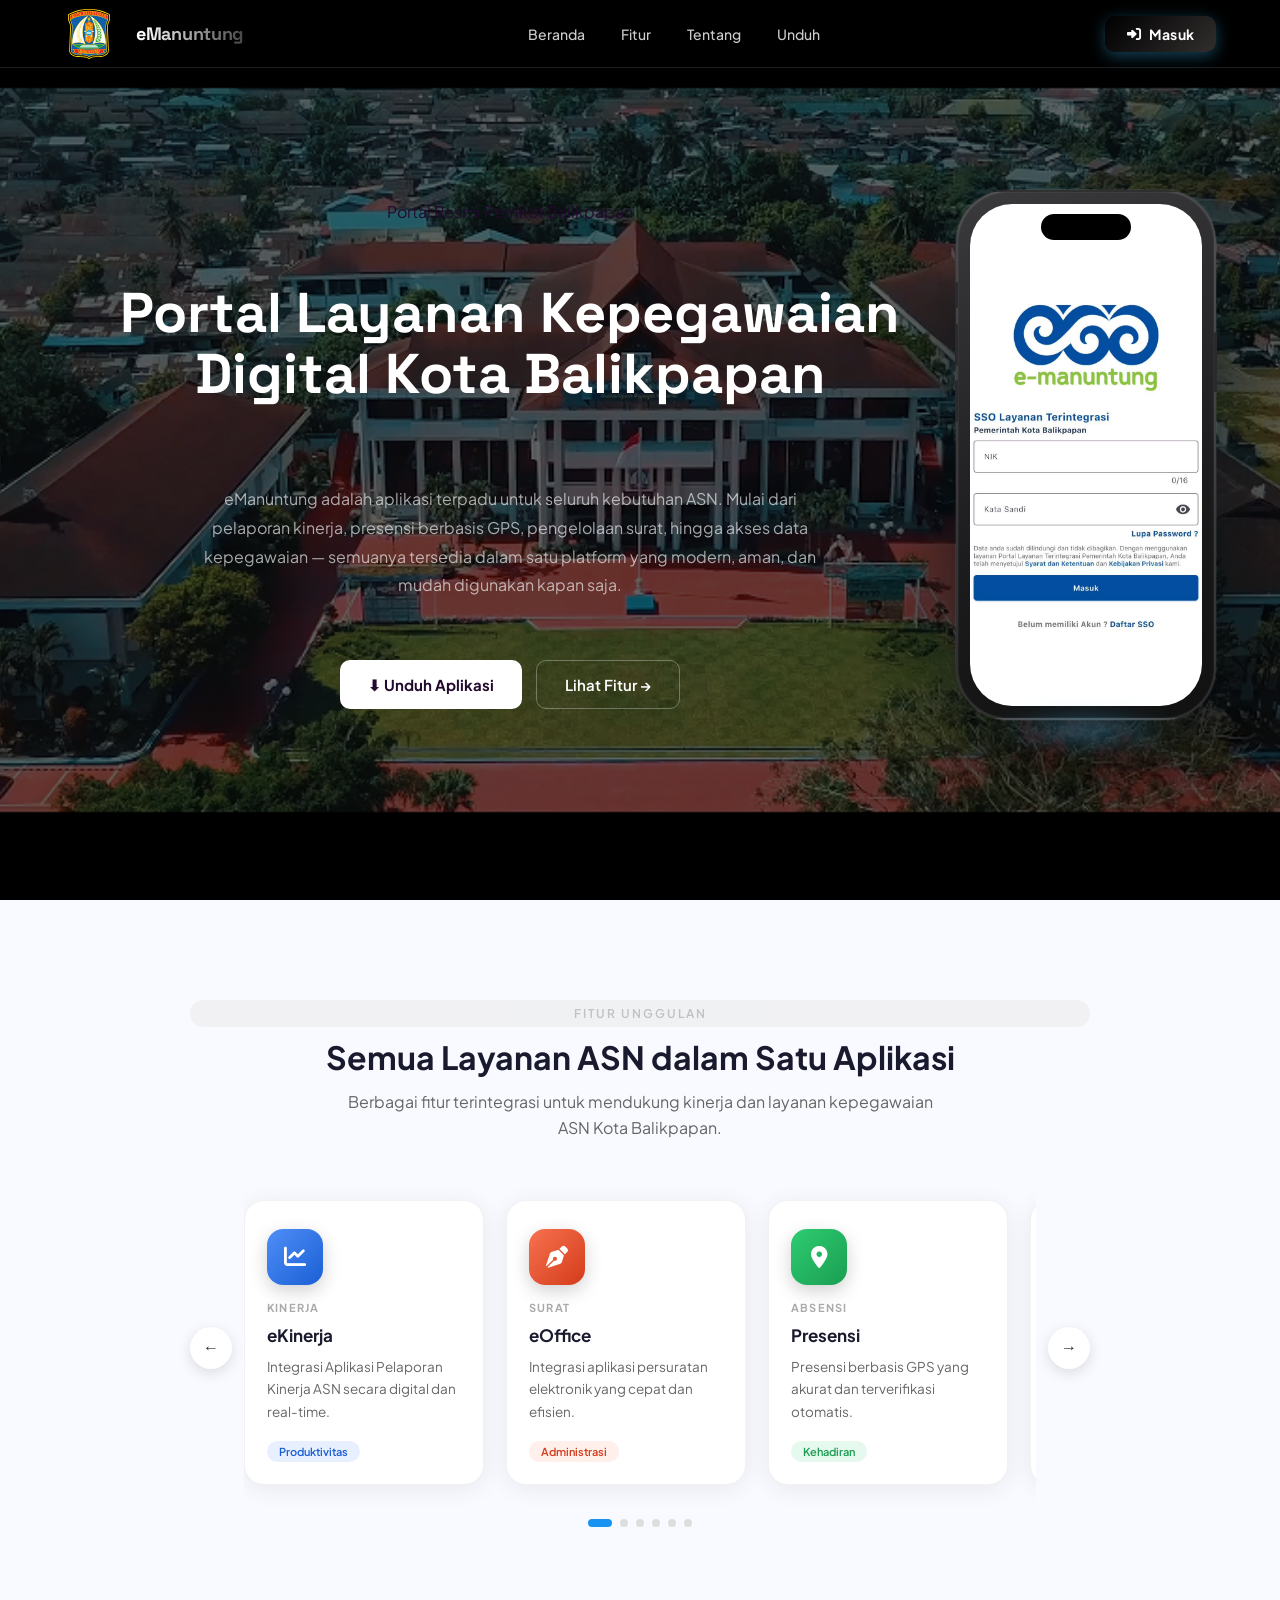
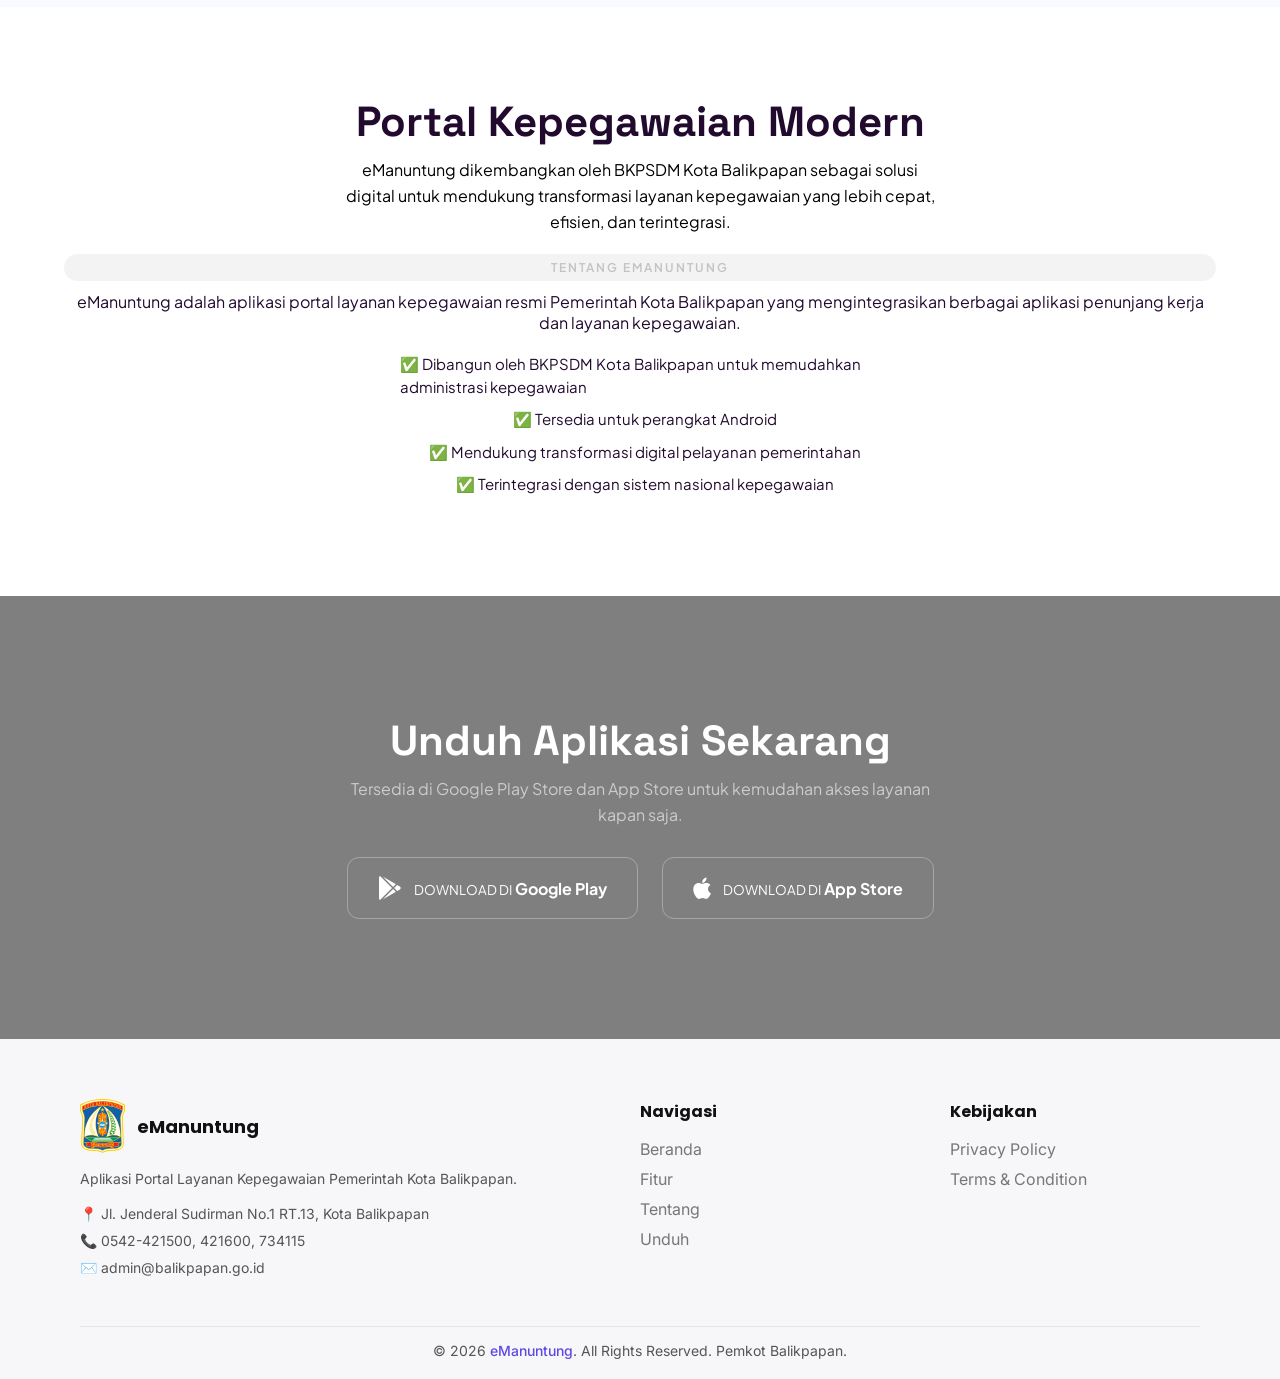
==== commit aff50d3e: "update card fitur,navbar,display iphone" ====
--- a/index.html
+++ b/index.html
@@ -26,7 +26,9 @@
     <li><a href="#unduh">Unduh</a></li>
   </ul>
 
-  <a href="login.html" class="nav-cta">Masuk</a>
+  <a href="login.html" class="nav-cta">
+  <i class="fa-solid fa-right-to-bracket"></i> Masuk
+</a>
 </nav>
 
 <!-- HERO V2 -->
@@ -56,71 +58,152 @@
     </div>
 
     <div class="hero-visual center">
-      <div class="iphone-wrap">
-        <div class="iphone-frame">
-          <div class="iphone-screen">
-            <img src="portal pegawai.jpg" style="width:100%;height:100%;object-fit:cover;">
-          </div>
-        </div>
-      </div>
-    </div>
-
-  </div>
+  <div class="iphone-mockup">
+    
+    <!-- Frame iPhone -->
+    <div class="iphone-frame-new">
+      
+      <!-- Tombol samping -->
+      <div class="btn-side silent"></div>
+      <div class="btn-side vol-up"></div>
+      <div class="btn-side vol-down"></div>
+      <div class="btn-side power"></div>
+
+      <!-- Layar -->
+      <div class="iphone-screen-new">
+        <!-- Dynamic Island -->
+        <div class="dynamic-island-new"></div>
+
+        <!-- Slide gambar -->
+        <div class="screen-slider" id="screenSlider">
+          <div class="screen-slide">
+            <img src="gmbrbaru1.jpeg" alt="Screenshot 1">
+          </div>
+          <div class="screen-slide">
+            <img src="gambarbaru2.jpeg" alt="Screenshot 2">
+          </div>
+          <div class="screen-slide">
+            <img src="gambarbaru3.jpeg" alt="Screenshot 3">
+          </div>
+          <div class="screen-slide">
+            <img src="gambarbaru4.jpeg" alt="Screenshot 4">
+          </div>
+        </div>
+
+        <!-- Dots indicator -->
+        <div class="screen-dots" id="screenDots">
+          <span class="sdot active"></span>
+          <span class="sdot"></span>
+          <span class="sdot"></span>
+          <span class="sdot"></span>
+        </div>
+
+      </div>
+    </div>
+
+    <!-- Glow efek bawah -->
+    <div class="iphone-glow"></div>
+  </div>
+</div>
 </section>
 
 <!-- FITUR -->
 
-    <section id="fitur">
+   <section id="fitur">
   <div class="container">
-    
+
     <p class="label">FITUR UNGGULAN</p>
-    
     <h2>Semua Layanan ASN dalam Satu Aplikasi</h2>
-    
     <p class="desc">
-      Berbagai fitur terintegrasi untuk mendukung kinerja dan layanan 
+      Berbagai fitur terintegrasi untuk mendukung kinerja dan layanan
       kepegawaian ASN Kota Balikpapan.
     </p>
 
-    <div class="features-slider">
-
-      <div class="card">
-        <div class="icon"><i class="fa-solid fa-chart-line"></i></div>
-        <h3>eKinerja</h3>
-        <p>Integrasi Aplikasi Pelaporan Kinerja ASN secara digital.</p>
-      </div>
-
-      <div class="card">
-        <div class="icon"><i class="fa-solid fa-pen-nib"></i></div>
-        <h3>eOffice</h3>
-        <p>Integrasi aplikasi persuratan.</p>
-      </div>
-
-      <div class="card">
-        <div class="icon"><i class="fa-solid fa-location-dot"></i></div>
-        <h3>Presensi</h3>
-        <p>Presensi berbasis GPS.</p>
-      </div>
-
-      <div class="card">
-        <div class="icon"><i class="fa-solid fa-calendar-days"></i></div>
-        <h3>Kegiatan</h3>
-        <p>Presensi event real-time.</p>
-      </div>
-
-      <div class="card">
-        <div class="icon"><i class="fa-solid fa-envelope"></i></div>
-        <h3>Email</h3>
-        <p>Email resmi ASN.</p>
-      </div>
-
-      <div class="card">
-        <div class="icon"><i class="fa-solid fa-users"></i></div>
-        <h3>Simpeg</h3>
-        <p>Data ASN terintegrasi.</p>
-      </div>
-
-    </div>
+    <div class="slider-wrapper">
+      <button class="slider-arrow left" id="prevBtn">&#8592;</button>
+
+      <div class="features-slider" id="featuresSlider">
+
+        <div class="card">
+          <div class="card-icon-wrap" style="background: linear-gradient(135deg,#4f8ef7,#1a5fd4)">
+            <i class="fa-solid fa-chart-line"></i>
+          </div>
+          <span class="card-tag">Kinerja</span>
+          <h3>eKinerja</h3>
+          <p>Integrasi Aplikasi Pelaporan Kinerja ASN secara digital dan real-time.</p>
+          <div class="card-footer">
+            <span class="card-badge" style="background:#e8f0ff;color:#1a5fd4">Produktivitas</span>
+          </div>
+        </div>
+
+        <div class="card">
+          <div class="card-icon-wrap" style="background: linear-gradient(135deg,#f7724f,#d43b1a)">
+            <i class="fa-solid fa-pen-nib"></i>
+          </div>
+          <span class="card-tag">Surat</span>
+          <h3>eOffice</h3>
+          <p>Integrasi aplikasi persuratan elektronik yang cepat dan efisien.</p>
+          <div class="card-footer">
+            <span class="card-badge" style="background:#fff0eb;color:#d43b1a">Administrasi</span>
+          </div>
+        </div>
+
+        <div class="card">
+          <div class="card-icon-wrap" style="background: linear-gradient(135deg,#2ecc71,#1a9e52)">
+            <i class="fa-solid fa-location-dot"></i>
+          </div>
+          <span class="card-tag">Absensi</span>
+          <h3>Presensi</h3>
+          <p>Presensi berbasis GPS yang akurat dan terverifikasi otomatis.</p>
+          <div class="card-footer">
+            <span class="card-badge" style="background:#e6f9ef;color:#1a9e52">Kehadiran</span>
+          </div>
+        </div>
+
+        <div class="card">
+          <div class="card-icon-wrap" style="background: linear-gradient(135deg,#f7c94f,#d4991a)">
+            <i class="fa-solid fa-calendar-days"></i>
+          </div>
+          <span class="card-tag">Event</span>
+          <h3>Kegiatan</h3>
+          <p>Presensi event real-time dan manajemen jadwal kegiatan dinas.</p>
+          <div class="card-footer">
+            <span class="card-badge" style="background:#fffbe6;color:#d4991a">Jadwal</span>
+          </div>
+        </div>
+
+        <div class="card">
+          <div class="card-icon-wrap" style="background: linear-gradient(135deg,#a855f7,#7e22ce)">
+            <i class="fa-solid fa-envelope"></i>
+          </div>
+          <span class="card-tag">Email</span>
+          <h3>Email ASN</h3>
+          <p>Email resmi ASN terintegrasi langsung dalam satu platform terpadu.</p>
+          <div class="card-footer">
+            <span class="card-badge" style="background:#f5ebff;color:#7e22ce">Komunikasi</span>
+          </div>
+        </div>
+
+        <div class="card">
+          <div class="card-icon-wrap" style="background: linear-gradient(135deg,#f74f9e,#b01a6c)">
+            <i class="fa-solid fa-users"></i>
+          </div>
+          <span class="card-tag">Data</span>
+          <h3>Simpeg</h3>
+          <p>Data ASN terintegrasi dan lengkap, dapat diakses kapan saja.</p>
+          <div class="card-footer">
+            <span class="card-badge" style="background:#ffebf4;color:#b01a6c">Kepegawaian</span>
+          </div>
+        </div>
+
+      </div>
+
+      <button class="slider-arrow right" id="nextBtn">&#8594;</button>
+    </div>
+
+    <!-- Dots indicator -->
+    <div class="slider-dots" id="sliderDots"></div>
+
   </div>
 </section>
 <!-- TENTANG -->
--- a/style.css
+++ b/style.css
@@ -26,7 +26,7 @@
   position: fixed; top: 0; left: 0; right: 0; z-index: 100;
   display: flex; align-items: center; justify-content: space-between;
   padding: 0 5%; height: 68px;
-  background: rgba(24, 147, 241, 1);
+  background: rgba(10, 60, 140, 0.55);
   backdrop-filter: blur(12px);
   border-bottom: 1px solid rgba(246, 246, 246, 0.07);
 }
@@ -53,23 +53,23 @@
 
 #home {
   min-height: 100vh;
+  height: 100vh; 
   background: 
     linear-gradient(rgba(0,0,0,0.6), rgba(0,0,0,0.6)),
     url('balai-kota.png');
   background-size: cover;
   background-position: center;
   background-repeat: no-repeat;
-  background-attachment: fixed;
-
+  background-attachment: fixed ;
   display: flex;
   align-items: center;
   padding: 70px 5% 60px;
-  border-bottom: none;
   position: relative;
   overflow: hidden;
-
-
-}
+  margin-bottom: 0; 
+}
+
+
 .hero-bg-decor { position: absolute; inset: 0; pointer-events: none; }
 .hero-bg-decor::before {
   content: ''; position: absolute; top: -150px; right: -150px;
@@ -561,6 +561,9 @@
 .hero-v2 {
   text-align: center;
   padding-top: 140px;
+  text-align: center;
+  padding-bottom: 0;
+  margin-bottom: 0;
 }
 
 .hero-v2 .hero-inner {
@@ -1038,4 +1041,398 @@
   text-align: left;
 
   box-shadow: 0 5px 15px rgba(0,0,0,0.05);
-}+}
+
+/* new card */
+
+/* ===== FITUR SLIDER ===== */
+#fitur {
+  background: #f8faff;
+  padding: 80px 20px;
+  text-align: center;
+}
+
+#fitur h2 {
+  font-size: 32px;
+  font-weight: 700;
+  color: #1a1a2e;
+  margin-bottom: 12px;
+}
+
+.slider-wrapper {
+  position: relative;
+  display: flex;
+  align-items: center;
+  gap: 12px;
+  margin-top: 40px;
+}
+
+.features-slider {
+  display: flex;
+  gap: 22px;
+  overflow-x: auto;
+  scroll-snap-type: x mandatory;
+  scroll-behavior: smooth;
+  padding: 20px 4px 30px;
+  flex: 1;
+  cursor: grab;
+}
+
+.features-slider:active {
+  cursor: grabbing;
+}
+
+.features-slider::-webkit-scrollbar {
+  display: none;
+}
+
+/* CARD */
+.card {
+  min-width: 240px;
+  flex: 0 0 240px;
+  scroll-snap-align: start;
+  background: white;
+  border-radius: 20px;
+  padding: 28px 22px 22px;
+  text-align: left;
+  box-shadow: 0 4px 24px rgba(0,0,0,0.07);
+  border: 1.5px solid rgba(0,0,0,0.05);
+  transition: transform 0.3s, box-shadow 0.3s;
+  display: flex;
+  flex-direction: column;
+  gap: 10px;
+}
+
+.card:hover {
+  transform: translateY(-6px);
+  box-shadow: 0 16px 40px rgba(0,0,0,0.12);
+}
+
+/* ICON WRAP */
+.card-icon-wrap {
+  width: 56px;
+  height: 56px;
+  border-radius: 16px;
+  display: flex;
+  align-items: center;
+  justify-content: center;
+  font-size: 22px;
+  color: white;
+  margin-bottom: 6px;
+  box-shadow: 0 6px 18px rgba(0,0,0,0.18);
+}
+
+/* TAG kecil atas */
+.card-tag {
+  font-size: 11px;
+  font-weight: 700;
+  letter-spacing: 1.2px;
+  color: #aaa;
+  text-transform: uppercase;
+}
+
+.card h3 {
+  font-size: 17px;
+  font-weight: 700;
+  color: #1a1a2e;
+  margin: 0;
+}
+
+.card p {
+  font-size: 13.5px;
+  color: #666;
+  line-height: 1.65;
+  flex: 1;
+}
+
+.card-footer {
+  margin-top: 6px;
+}
+
+.card-badge {
+  display: inline-block;
+  padding: 4px 12px;
+  border-radius: 20px;
+  font-size: 11px;
+  font-weight: 600;
+}
+
+/* ARROW BUTTONS */
+.slider-arrow {
+  width: 42px;
+  height: 42px;
+  border-radius: 50%;
+  border: none;
+  background: white;
+  box-shadow: 0 4px 14px rgba(0,0,0,0.12);
+  font-size: 16px;
+  cursor: pointer;
+  flex-shrink: 0;
+  transition: background 0.2s, transform 0.2s;
+  color: #333;
+}
+
+.slider-arrow:hover {
+  background: #1893f1;
+  color: white;
+  transform: scale(1.08);
+}
+
+/* DOTS */
+.slider-dots {
+  display: flex;
+  justify-content: center;
+  gap: 8px;
+  margin-top: 4px;
+}
+
+.dot-item {
+  width: 8px;
+  height: 8px;
+  border-radius: 50%;
+  background: #ddd;
+  transition: background 0.3s, width 0.3s;
+  cursor: pointer;
+}
+
+.dot-item.active {
+  background: #1893f1;
+  width: 24px;
+  border-radius: 4px;
+}
+
+/* new navbar */
+
+/* ===== NAVBAR BARU ===== */
+nav {
+  position: fixed; top: 0; left: 0; right: 0; z-index: 100;
+  display: flex; align-items: center; justify-content: space-between;
+  padding: 0 5%; height: 68px;
+  background: rgba(0, 0, 0, 0.55);
+  backdrop-filter: blur(18px);
+  -webkit-backdrop-filter: blur(18px);
+  border-bottom: 1px solid rgba(255,255,255,0.12);
+  transition: background 0.4s ease, box-shadow 0.4s ease;
+}
+
+/* Saat scroll — jadi lebih gelap & solid */
+nav.scrolled {
+  background: rgba(33, 33, 33, 0.92);
+  box-shadow: 0 4px 30px rgba(0, 0, 0, 0.25);
+}
+
+/* Brand */
+.nav-brand {
+  display: flex; align-items: center; gap: 12px; text-decoration: none;
+}
+
+.nav-title {
+  color: white;
+  font-weight: 700;
+  font-size: 18px;
+  font-family: 'Space Grotesk', sans-serif;
+  letter-spacing: -0.3px;
+}
+
+.nav-title span {
+  background: linear-gradient(90deg, #f9f9f9, #484747);
+  background-clip: text;
+  -webkit-text-fill-color: transparent;
+}
+
+/* Nav Links */
+.nav-links {
+  display: flex; gap: 8px; list-style: none;
+}
+
+.nav-links a {
+  color: rgba(255,255,255,0.8);
+  text-decoration: none;
+  font-size: 14px;
+  font-weight: 500;
+  padding: 6px 14px;
+  border-radius: 8px;
+  position: relative;
+  transition: color 0.2s, background 0.2s;
+}
+
+.nav-links a::after {
+  content: '';
+  position: absolute;
+  bottom: 2px; left: 14px; right: 14px;
+  height: 2px;
+  background: linear-gradient(90deg, #38bdf8, #818cf8);
+  border-radius: 2px;
+  transform: scaleX(0);
+  transition: transform 0.25s ease;
+}
+
+.nav-links a:hover {
+  color: white;
+  background: rgba(255,255,255,0.08);
+}
+
+.nav-links a:hover::after {
+  transform: scaleX(1);
+}
+
+/* Tombol Masuk */
+.nav-cta {
+  display: inline-flex;
+  align-items: center;
+  gap: 8px;
+  background: linear-gradient(135deg, #000000, #322e2e);
+  color: white;
+  border: none;
+  border-radius: 10px;
+  padding: 9px 22px;
+  font-weight: 700;
+  font-size: 14px;
+  cursor: pointer;
+  text-decoration: none;
+  letter-spacing: 0.2px;
+  box-shadow: 0 4px 15px rgba(56, 189, 248, 0.35);
+  transition: transform 0.2s, box-shadow 0.2s, opacity 0.2s;
+  position: relative;
+  overflow: hidden;
+}
+
+.nav-cta::before {
+  content: '';
+  position: absolute;
+  inset: 0;
+  background: linear-gradient(135deg, rgba(255,255,255,0.15), transparent);
+  opacity: 0;
+  transition: opacity 0.2s;
+}
+
+.nav-cta:hover {
+  transform: translateY(-2px);
+  box-shadow: 0 8px 25px rgba(56, 189, 248, 0.5);
+  opacity: 0.95;
+}
+
+.nav-cta:hover::before {
+  opacity: 1;
+}
+
+/* new frame iphone */
+
+/* ===== IPHONE MOCKUP BARU ===== */
+.iphone-mockup {
+  position: relative;
+  display: flex;
+  justify-content: center;
+  align-items: center;
+  animation: floatY 4s ease-in-out infinite;
+}
+
+.iphone-frame-new {
+  width: 260px;
+  height: 530px;
+  background: linear-gradient(160deg, #3a3a3c 0%, #1c1c1e 60%, #111 100%);
+  border-radius: 52px;
+  border: 2px solid rgba(255,255,255,0.12);
+  box-shadow:
+    0 0 0 1px rgba(255,255,255,0.06),
+    inset 0 0 0 1px rgba(255,255,255,0.04),
+    0 50px 100px rgba(0,0,0,0.7),
+    0 0 60px rgba(56,189,248,0.1);
+  padding: 12px;
+  position: relative;
+}
+
+/* Tombol samping */
+.btn-side {
+  position: absolute;
+  background: #2a2a2c;
+  border-radius: 3px;
+}
+.btn-side.silent   { left:-3px; top:90px;  width:3px; height:26px; }
+.btn-side.vol-up   { left:-3px; top:132px; width:3px; height:42px; }
+.btn-side.vol-down { left:-3px; top:188px; width:3px; height:42px; }
+.btn-side.power    { right:-3px; top:140px; width:3px; height:60px; }
+
+/* Layar */
+.dynamic-island-new {
+  width: 90px;
+  height: 26px;
+  background: #000;
+  border-radius: 20px;
+  position: absolute; /* ← absolute biar nempel di atas gambar */
+  top: 10px;
+  left: 50%;
+  transform: translateX(-50%);
+  z-index: 10;
+}
+
+.iphone-screen-new {
+  width: 100%;
+  height: 100%;
+  border-radius: 42px;
+  overflow: hidden;
+  background: #000;
+  position: relative; /* ← pastikan ini relative */
+}
+
+/* Hapus flex-direction column, biarkan slider isi full */
+.screen-slider {
+  display: flex;
+  flex-direction: row;
+  width: 400%;
+  height: 100%; /* ← full height layar */
+  overflow: hidden;
+  transition: transform 0.5s cubic-bezier(0.4, 0, 0.2, 1);
+}
+
+.screen-slide {
+  width: 25%; /* 100% / jumlah slide */
+  height: 100%;
+  flex-shrink: 0;
+}
+
+.screen-slide img {
+  width: 100%;
+  height: 100%;
+  object-fit: cover;
+  display: block;
+}
+
+/* Dots */
+.screen-dots {
+  display: flex;
+  justify-content: center;
+  gap: 6px;
+  padding: 8px 0;
+  background: rgba(0,0,0,0.5);
+  flex-shrink: 0;
+}
+
+.sdot {
+  width: 6px;
+  height: 6px;
+  border-radius: 50%;
+  background: rgba(255,255,255,0.3);
+  transition: background 0.3s, width 0.3s;
+  cursor: pointer;
+}
+
+.sdot.active {
+  background: white;
+  width: 18px;
+  border-radius: 3px;
+}
+
+/* Glow di bawah iPhone */
+.iphone-glow {
+  position: absolute;
+  bottom: -30px;
+  left: 50%;
+  transform: translateX(-50%);
+  width: 180px;
+  height: 40px;
+  background: radial-gradient(ellipse, rgba(56,189,248,0.4) 0%, transparent 70%);
+  filter: blur(10px);
+  pointer-events: none;
+}
+  
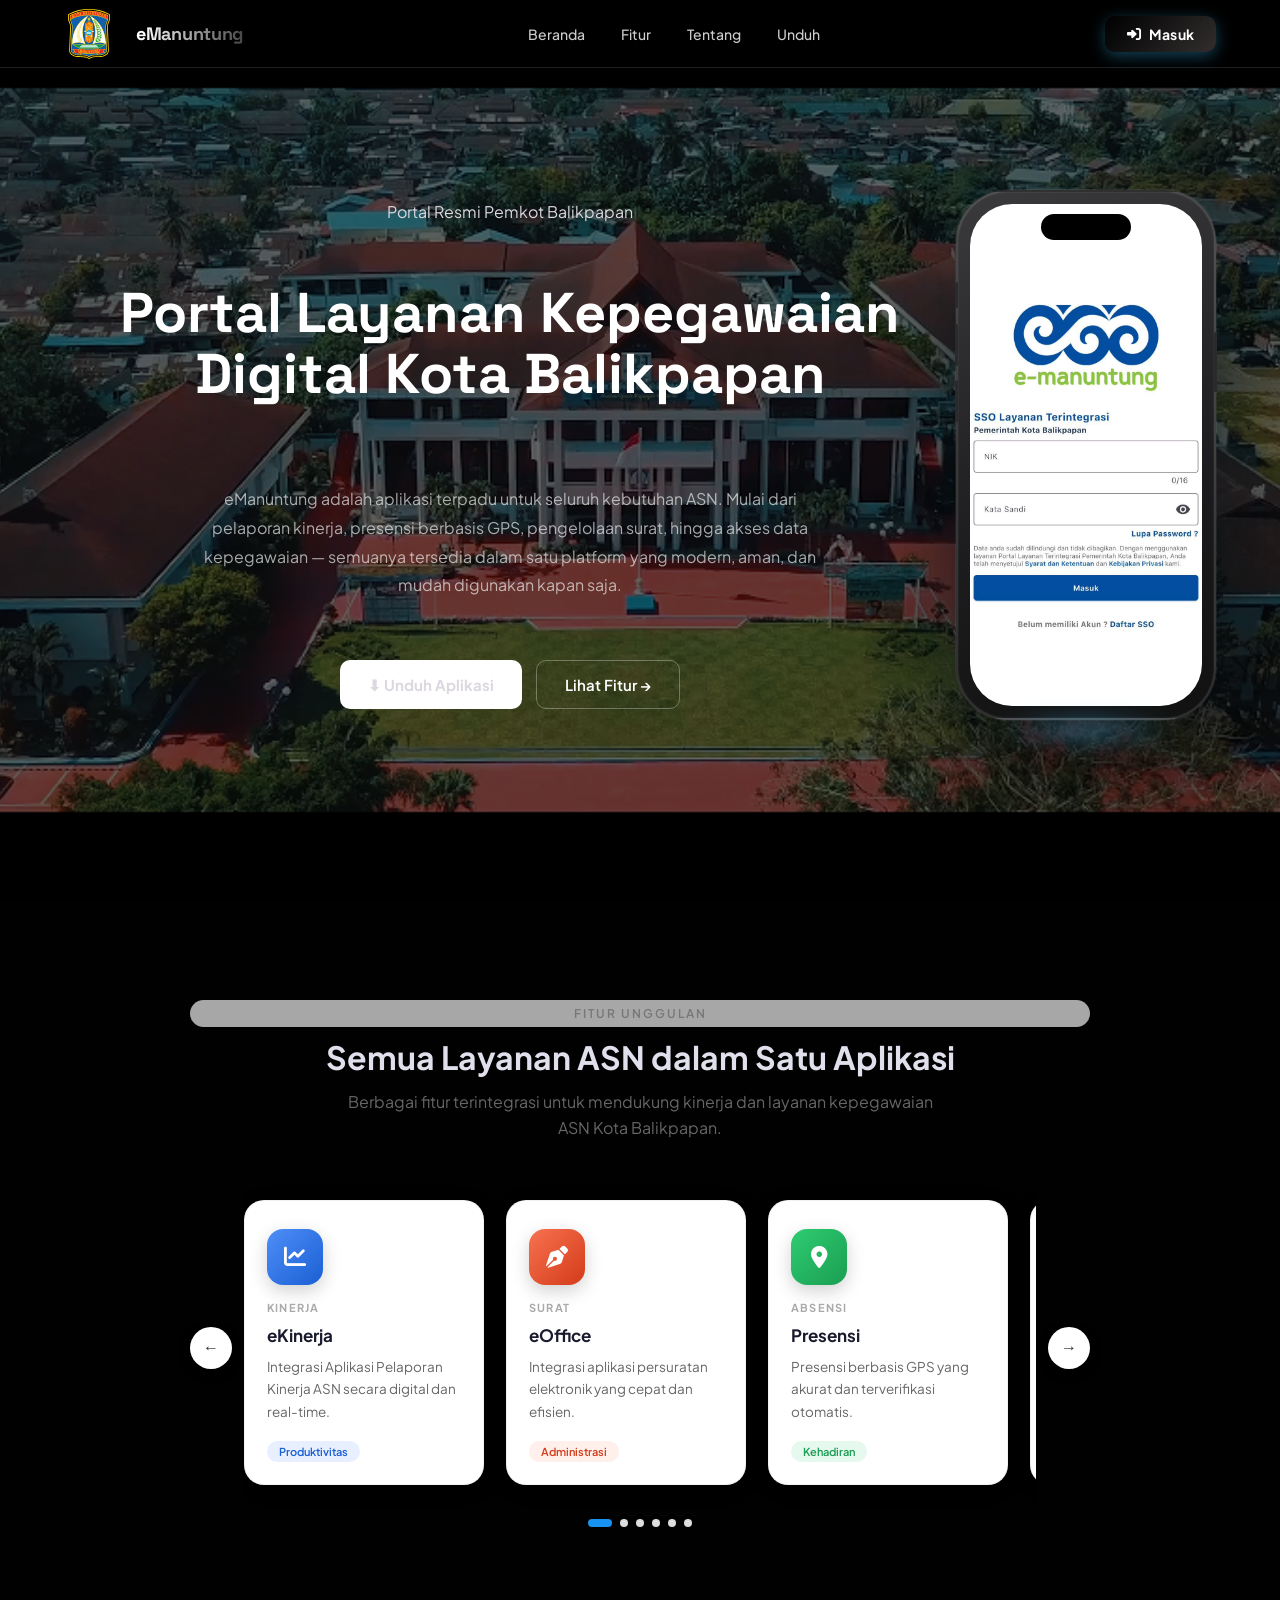
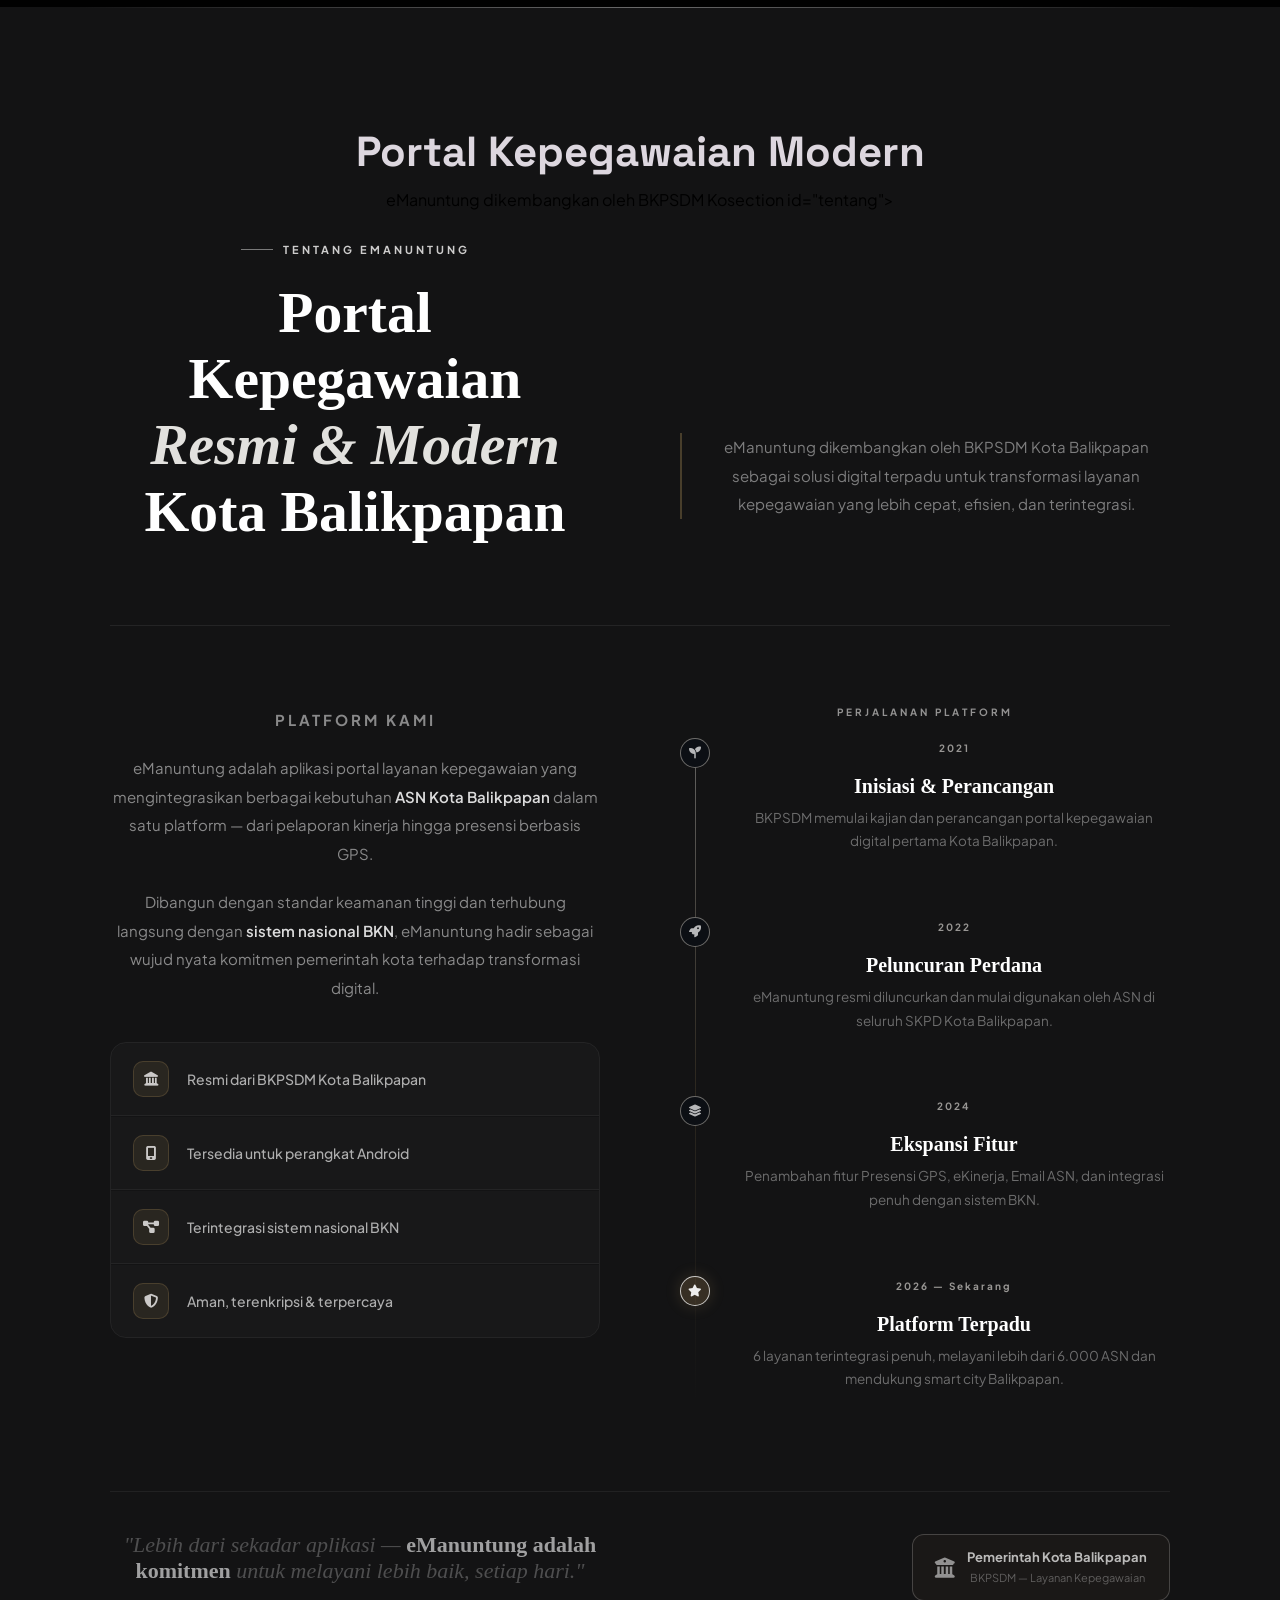
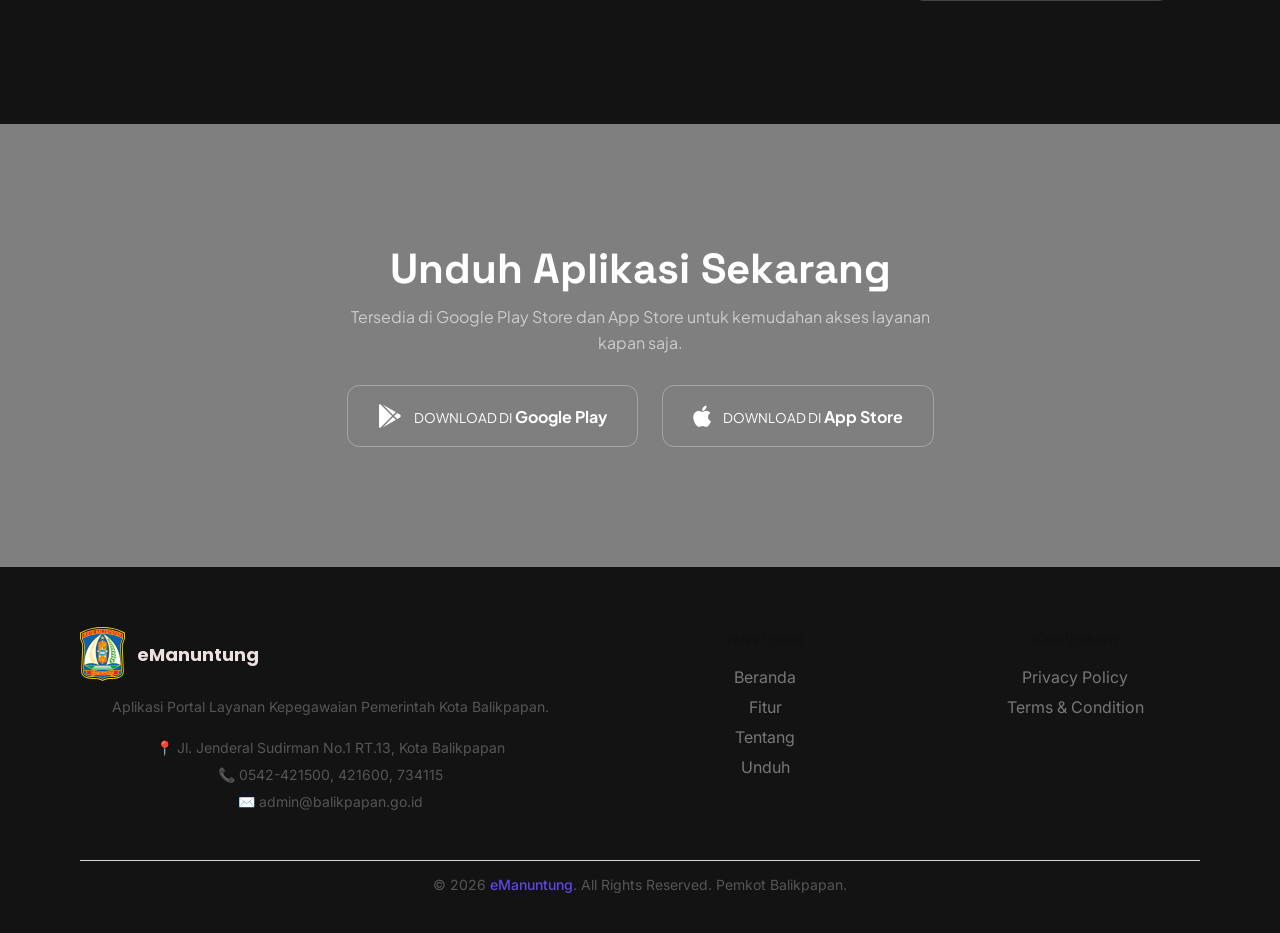
==== commit a966f042: "update tampilan section tentang dan background" ====
--- a/index.html
+++ b/index.html
@@ -206,42 +206,147 @@
 
   </div>
 </section>
+
 <!-- TENTANG -->
-
-   
-    
+ 
     <div class="tentang-text">
       <section id="tentang">
   <div class="section-inner center">
     <h2 class="section-title">Portal Kepegawaian Modern</h2>
     <p class="section-sub">
-      eManuntung dikembangkan oleh BKPSDM Kota Balikpapan sebagai solusi digital
-      untuk mendukung transformasi layanan kepegawaian yang lebih cepat, efisien,
-      dan terintegrasi.
-
-
-    </p>  
-      <span class="label">TENTANG EMANUNTUNG</span>
-      
-      
-      <p>
-        eManuntung adalah aplikasi portal layanan kepegawaian resmi 
-        Pemerintah Kota Balikpapan yang mengintegrasikan berbagai 
-        aplikasi penunjang kerja dan layanan kepegawaian.
+      eManuntung dikembangkan oleh BKPSDM Kosection id="tentang">
+  <div class="t-container">
+
+    <!-- HEADER -->
+    <div class="t-header">
+      <div class="t-header-left">
+        <div class="t-eyebrow">
+          <span class="t-eyebrow-line"></span>
+          <span class="t-eyebrow-text">Tentang eManuntung</span>
+        </div>
+        <h2 class="t-title">
+          Portal Kepegawaian<br>
+          <em>Resmi & Modern</em><br>
+          Kota Balikpapan
+        </h2>
+      </div>
+      <div class="t-header-right">
+        <p class="t-desc">
+          eManuntung dikembangkan oleh BKPSDM Kota Balikpapan sebagai solusi 
+          digital terpadu untuk transformasi layanan kepegawaian yang lebih 
+          cepat, efisien, dan terintegrasi.
+        </p>
+      </div>
+    </div>
+
+    <div class="t-rule"></div>
+
+    <!-- BODY -->
+    <div class="t-body">
+
+      <!-- Kiri -->
+      <div class="t-left">
+        <p class="t-section-tag">Platform Kami</p>
+
+        <p>
+          eManuntung adalah aplikasi portal layanan kepegawaian yang 
+          mengintegrasikan berbagai kebutuhan <strong>ASN Kota Balikpapan</strong> 
+          dalam satu platform — dari pelaporan kinerja hingga presensi berbasis GPS.
+        </p>
+
+        <p>
+          Dibangun dengan standar keamanan tinggi dan terhubung langsung 
+          dengan <strong>sistem nasional BKN</strong>, eManuntung hadir sebagai 
+          wujud nyata komitmen pemerintah kota terhadap transformasi digital.
+        </p>
+
+        <div class="t-pillars">
+          <div class="t-pillar">
+            <div class="t-pillar-icon"><i class="fa-solid fa-landmark"></i></div>
+            <span>Resmi dari BKPSDM Kota Balikpapan</span>
+          </div>
+          <div class="t-pillar">
+            <div class="t-pillar-icon"><i class="fa-solid fa-mobile-screen"></i></div>
+            <span>Tersedia untuk perangkat Android</span>
+          </div>
+          <div class="t-pillar">
+            <div class="t-pillar-icon"><i class="fa-solid fa-diagram-project"></i></div>
+            <span>Terintegrasi sistem nasional BKN</span>
+          </div>
+          <div class="t-pillar">
+            <div class="t-pillar-icon"><i class="fa-solid fa-shield-halved"></i></div>
+            <span>Aman, terenkripsi & terpercaya</span>
+          </div>
+        </div>
+      </div>
+
+      <!-- Kanan: Timeline -->
+      <div class="t-right">
+        <p class="t-section-tag">Perjalanan Platform</p>
+
+        <div class="t-timeline">
+
+          <div class="t-titem">
+            <div class="t-tdot"><i class="fa-solid fa-seedling"></i></div>
+            <div class="t-tcontent">
+              <p class="t-tyear">2021</p>
+              <h4 class="t-ttitle">Inisiasi & Perancangan</h4>
+              <p class="t-tdesc">BKPSDM memulai kajian dan perancangan portal kepegawaian digital pertama Kota Balikpapan.</p>
+            </div>
+          </div>
+
+          <div class="t-titem">
+            <div class="t-tdot"><i class="fa-solid fa-rocket"></i></div>
+            <div class="t-tcontent">
+              <p class="t-tyear">2022</p>
+              <h4 class="t-ttitle">Peluncuran Perdana</h4>
+              <p class="t-tdesc">eManuntung resmi diluncurkan dan mulai digunakan oleh ASN di seluruh SKPD Kota Balikpapan.</p>
+            </div>
+          </div>
+
+          <div class="t-titem">
+            <div class="t-tdot"><i class="fa-solid fa-layer-group"></i></div>
+            <div class="t-tcontent">
+              <p class="t-tyear">2024</p>
+              <h4 class="t-ttitle">Ekspansi Fitur</h4>
+              <p class="t-tdesc">Penambahan fitur Presensi GPS, eKinerja, Email ASN, dan integrasi penuh dengan sistem BKN.</p>
+            </div>
+          </div>
+
+          <div class="t-titem active">
+            <div class="t-tdot"><i class="fa-solid fa-star"></i></div>
+            <div class="t-tcontent">
+              <p class="t-tyear">2026 — Sekarang</p>
+              <h4 class="t-ttitle">Platform Terpadu</h4>
+              <p class="t-tdesc">6 layanan terintegrasi penuh, melayani lebih dari 6.000 ASN dan mendukung smart city Balikpapan.</p>
+            </div>
+          </div>
+
+        </div>
+      </div>
+
+    </div>
+
+    <!-- FOOTER STRIP -->
+    <div class="t-footer-strip">
+      <p class="t-footer-quote">
+        "Lebih dari sekadar aplikasi —
+        <strong>eManuntung adalah komitmen</strong>
+        untuk melayani lebih baik, setiap hari."
       </p>
-
-      <ul class="fitur-list">
-        <li>✅ Dibangun oleh BKPSDM Kota Balikpapan untuk memudahkan administrasi kepegawaian</li>
-        <li>✅ Tersedia untuk perangkat Android</li>
-        <li>✅ Mendukung transformasi digital pelayanan pemerintahan</li>
-        <li>✅ Terintegrasi dengan sistem nasional kepegawaian</li>
-      </ul>
-
+      <div class="t-footer-seal">
+        <i class="fa-solid fa-building-columns"></i>
+        <div class="t-footer-seal-text">
+          <strong>Pemerintah Kota Balikpapan</strong>
+          <span>BKPSDM — Layanan Kepegawaian</span>
+        </div>
+      </div>
     </div>
 
   </div>
 </section>
-</section>
+
+<script src="tentang.js"></script>
 
 <!-- DOWNLOAD -->
 <section id="unduh">
--- a/style.css
+++ b/style.css
@@ -2,7 +2,7 @@
 *, *::before, *::after { box-sizing: border-box; margin: 0; padding: 0; }
 
 :root {
-  --navy: #220a2e;
+  --navy: #ddd7df;
   --blue: #584de7;
   --sky:  #f4f2f5;
   --gold: #ffffff;
@@ -292,7 +292,7 @@
 .section-header { margin-bottom: 52px; }
 
 
-#fitur { background:white; }
+#fitur { background:rgb(255, 251, 251); }
 .features-grid { display: flex; gap: 24px; overflow: auto;scroll-snap-type: x mandatory;padding-bottom: 10px;}
 .feature-card {
   min-width: 280px;
@@ -426,7 +426,7 @@
 
 
 .footer {
-  background: #f7f7f9;
+  background: #131314;
   padding: 60px 80px 20px;
   font-family: 'Inter', sans-serif;
   color: #555;
@@ -452,7 +452,7 @@
 .footer-logo h3 {
   font-family: 'Poppins', sans-serif;
   font-size: 18px;
-  color: #111;
+  color: #ece1e1;
 }
 
 /* Deskripsi */
@@ -503,7 +503,7 @@
 
 /* Bottom */
 .footer-bottom {
-  border-top: 1px solid #e5e5e5;
+  border-top: 1px solid #dad1d1;
   margin-top: 40px;
   padding-top: 15px;
   text-align: center;
@@ -659,7 +659,7 @@
 
 .fitur {
   padding: 80px 20px;
-  background: #f9fafb;
+  background: #ebeff3;
   text-align: center;
 }
 
@@ -1047,7 +1047,7 @@
 
 /* ===== FITUR SLIDER ===== */
 #fitur {
-  background: #f8faff;
+  background: #010101;
   padding: 80px 20px;
   text-align: center;
 }
@@ -1055,7 +1055,7 @@
 #fitur h2 {
   font-size: 32px;
   font-weight: 700;
-  color: #1a1a2e;
+  color: #e0e0ed;
   margin-bottom: 12px;
 }
 
@@ -1435,4 +1435,310 @@
   filter: blur(10px);
   pointer-events: none;
 }
-  +
+/* new section tentang */
+#tentang {
+  background: #131314;
+  padding: 120px 6%;
+  position: relative;
+  overflow: hidden;
+}
+
+/* Subtle gold line top */
+#tentang::before {
+  content: '';
+  position: absolute;
+  top: 0; left: 6%; right: 6%;
+  height: 1px;
+  background: linear-gradient(90deg, transparent, rgba(235, 234, 234, 0.4), transparent);
+}
+
+.t-container {
+  max-width: 1060px;
+  margin: 0 auto;
+}
+
+/* ── HEADER ── */
+.t-header {
+  display: grid;
+  grid-template-columns: 1fr 1fr;
+  gap: 80px;
+  align-items: end;
+  margin-bottom: 80px;
+}
+
+.t-eyebrow {
+  display: inline-flex;
+  align-items: center;
+  gap: 10px;
+  margin-bottom: 24px;
+}
+
+.t-eyebrow-line {
+  width: 32px;
+  height: 1px;
+  background: rgba(189, 189, 189, 0.6);
+}
+
+.t-eyebrow-text {
+  font-size: 11px;
+  font-weight: 700;
+  letter-spacing: 3px;
+  text-transform: uppercase;
+  color: rgba(252, 251, 250, 0.8);
+}
+
+.t-title {
+  font-family: 'Cormorant Garamond', serif;
+  font-size: clamp(36px, 4.5vw, 58px);
+  font-weight: 700;
+  color: #fff;
+  line-height: 1.15;
+}
+
+.t-title em {
+  font-style: italic;
+  color: rgba(250, 248, 244, 0.9);
+}
+
+.t-header-right {
+  padding-bottom: 6px;
+}
+
+.t-desc {
+  font-size: 15px;
+  color: rgba(255,255,255,0.45);
+  line-height: 1.9;
+  border-left: 2px solid rgba(197,162,99,0.3);
+  padding-left: 20px;
+}
+
+/* ── DIVIDER ── */
+.t-rule {
+  width: 100%;
+  height: 1px;
+  background: rgba(255,255,255,0.07);
+  margin-bottom: 80px;
+}
+
+/* ── BODY GRID ── */
+.t-body {
+  display: grid;
+  grid-template-columns: 1fr 1fr;
+  gap: 80px;
+  align-items: start;
+}
+
+/* ── LEFT ── */
+.t-section-tag {
+  font-size: 10px;
+  font-weight: 700;
+  letter-spacing: 3px;
+  text-transform: uppercase;
+  color: rgba(234, 232, 230, 0.6);
+  margin-bottom: 24px;
+}
+
+.t-left p {
+  font-size: 15px;
+  color: rgba(255,255,255,0.5);
+  line-height: 1.9;
+  margin-bottom: 20px;
+}
+
+.t-left p strong {
+  color: rgba(255,255,255,0.85);
+  font-weight: 600;
+}
+
+/* Pillars */
+.t-pillars {
+  margin-top: 40px;
+  display: flex;
+  flex-direction: column;
+  gap: 1px;
+  border: 1px solid rgba(255,255,255,0.07);
+  border-radius: 16px;
+  overflow: hidden;
+}
+
+.t-pillar {
+  display: flex;
+  align-items: center;
+  gap: 18px;
+  padding: 18px 22px;
+  background: rgba(255,255,255,0.02);
+  border-bottom: 1px solid rgba(255,255,255,0.05);
+  transition: background 0.2s;
+}
+
+.t-pillar:last-child { border-bottom: none; }
+.t-pillar:hover { background: rgba(197,162,99,0.05); }
+
+.t-pillar-icon {
+  width: 36px; height: 36px;
+  border-radius: 10px;
+  background: rgba(197,162,99,0.1);
+  border: 1px solid rgba(197,162,99,0.2);
+  display: flex; align-items: center; justify-content: center;
+  color: rgba(244, 243, 242, 0.8);
+  font-size: 14px;
+  flex-shrink: 0;
+}
+
+.t-pillar span {
+  font-size: 14px;
+  font-weight: 500;
+  color: rgba(255,255,255,0.65);
+}
+
+/* ── RIGHT: Timeline ── */
+.t-timeline {
+  display: flex;
+  flex-direction: column;
+  position: relative;
+}
+
+.t-timeline::before {
+  content: '';
+  position: absolute;
+  left: 15px; top: 8px;
+  width: 1px;
+  bottom: 8px;
+  background: linear-gradient(180deg,
+    rgba(220, 217, 211, 0.4),
+    rgba(197,162,99,0.15),
+    transparent
+  );
+}
+
+.t-titem {
+  display: flex;
+  gap: 28px;
+  padding-bottom: 44px;
+  position: relative;
+}
+
+.t-titem:last-child { padding-bottom: 0; }
+
+.t-tdot {
+  width: 30px; height: 30px;
+  border-radius: 50%;
+  border: 1px solid rgba(254, 247, 234, 0.4);
+  background: #0c0f14;
+  display: flex; align-items: center; justify-content: center;
+  flex-shrink: 0;
+  position: relative; z-index: 1;
+  transition: all 0.25s;
+}
+
+.t-tdot i {
+  font-size: 12px;
+  color: rgba(255, 255, 255, 0.7);
+}
+
+.t-titem:hover .t-tdot {
+  background: rgba(197,162,99,0.15);
+  border-color: rgba(255, 254, 251, 0.7);
+}
+
+.t-titem.active .t-tdot {
+  background: rgba(197,162,99,0.2);
+  border-color: rgba(239, 239, 238, 0.8);
+  box-shadow: 0 0 16px rgba(197,162,99,0.2);
+}
+
+.t-titem.active .t-tdot i {
+  color: rgb(237, 237, 237);
+}
+
+.t-tcontent {
+  padding-top: 4px;
+}
+
+.t-tyear {
+  font-size: 10px;
+  font-weight: 700;
+  letter-spacing: 2px;
+  color: rgba(241, 239, 234, 0.6);
+  margin-bottom: 6px;
+}
+
+.t-ttitle {
+  font-family: 'Cormorant Garamond', serif;
+  font-size: 20px;
+  font-weight: 700;
+  color: #fff;
+  margin-bottom: 8px;
+  line-height: 1.2;
+}
+
+.t-tdesc {
+  font-size: 13.5px;
+  color: rgba(255,255,255,0.38);
+  line-height: 1.75;
+}
+
+/* ── FOOTER STRIP ── */
+.t-footer-strip {
+  margin-top: 80px;
+  padding-top: 40px;
+  border-top: 1px solid rgba(255,255,255,0.06);
+  display: flex;
+  align-items: center;
+  justify-content: space-between;
+  gap: 24px;
+  flex-wrap: wrap;
+}
+
+.t-footer-quote {
+  font-family: 'Cormorant Garamond', serif;
+  font-size: clamp(16px, 2vw, 22px);
+  font-style: italic;
+  color: rgba(255,255,255,0.25);
+  max-width: 500px;
+}
+
+.t-footer-quote strong {
+  color: rgba(255,255,255,0.6);
+  font-style: normal;
+}
+
+.t-footer-seal {
+  display: flex;
+  align-items: center;
+  gap: 12px;
+  padding: 14px 22px;
+  border: 1px solid rgba(248, 246, 242, 0.2);
+  border-radius: 12px;
+  background: rgba(197,162,99,0.04);
+  flex-shrink: 0;
+}
+
+.t-footer-seal i {
+  font-size: 20px;
+  color: rgba(227, 227, 227, 0.6);
+}
+
+.t-footer-seal-text strong {
+  display: block;
+  font-size: 13px;
+  font-weight: 700;
+  color: rgba(255,255,255,0.7);
+}
+
+.t-footer-seal-text span {
+  font-size: 11px;
+  color: rgba(255,255,255,0.3);
+}
+
+/* ── RESPONSIVE ── */
+@media (max-width: 860px) {
+  .t-header,
+  .t-body {
+    grid-template-columns: 1fr;
+    gap: 40px;
+  }
+  .t-header { margin-bottom: 48px; }
+  .t-footer-strip { flex-direction: column; align-items: flex-start; }
+}
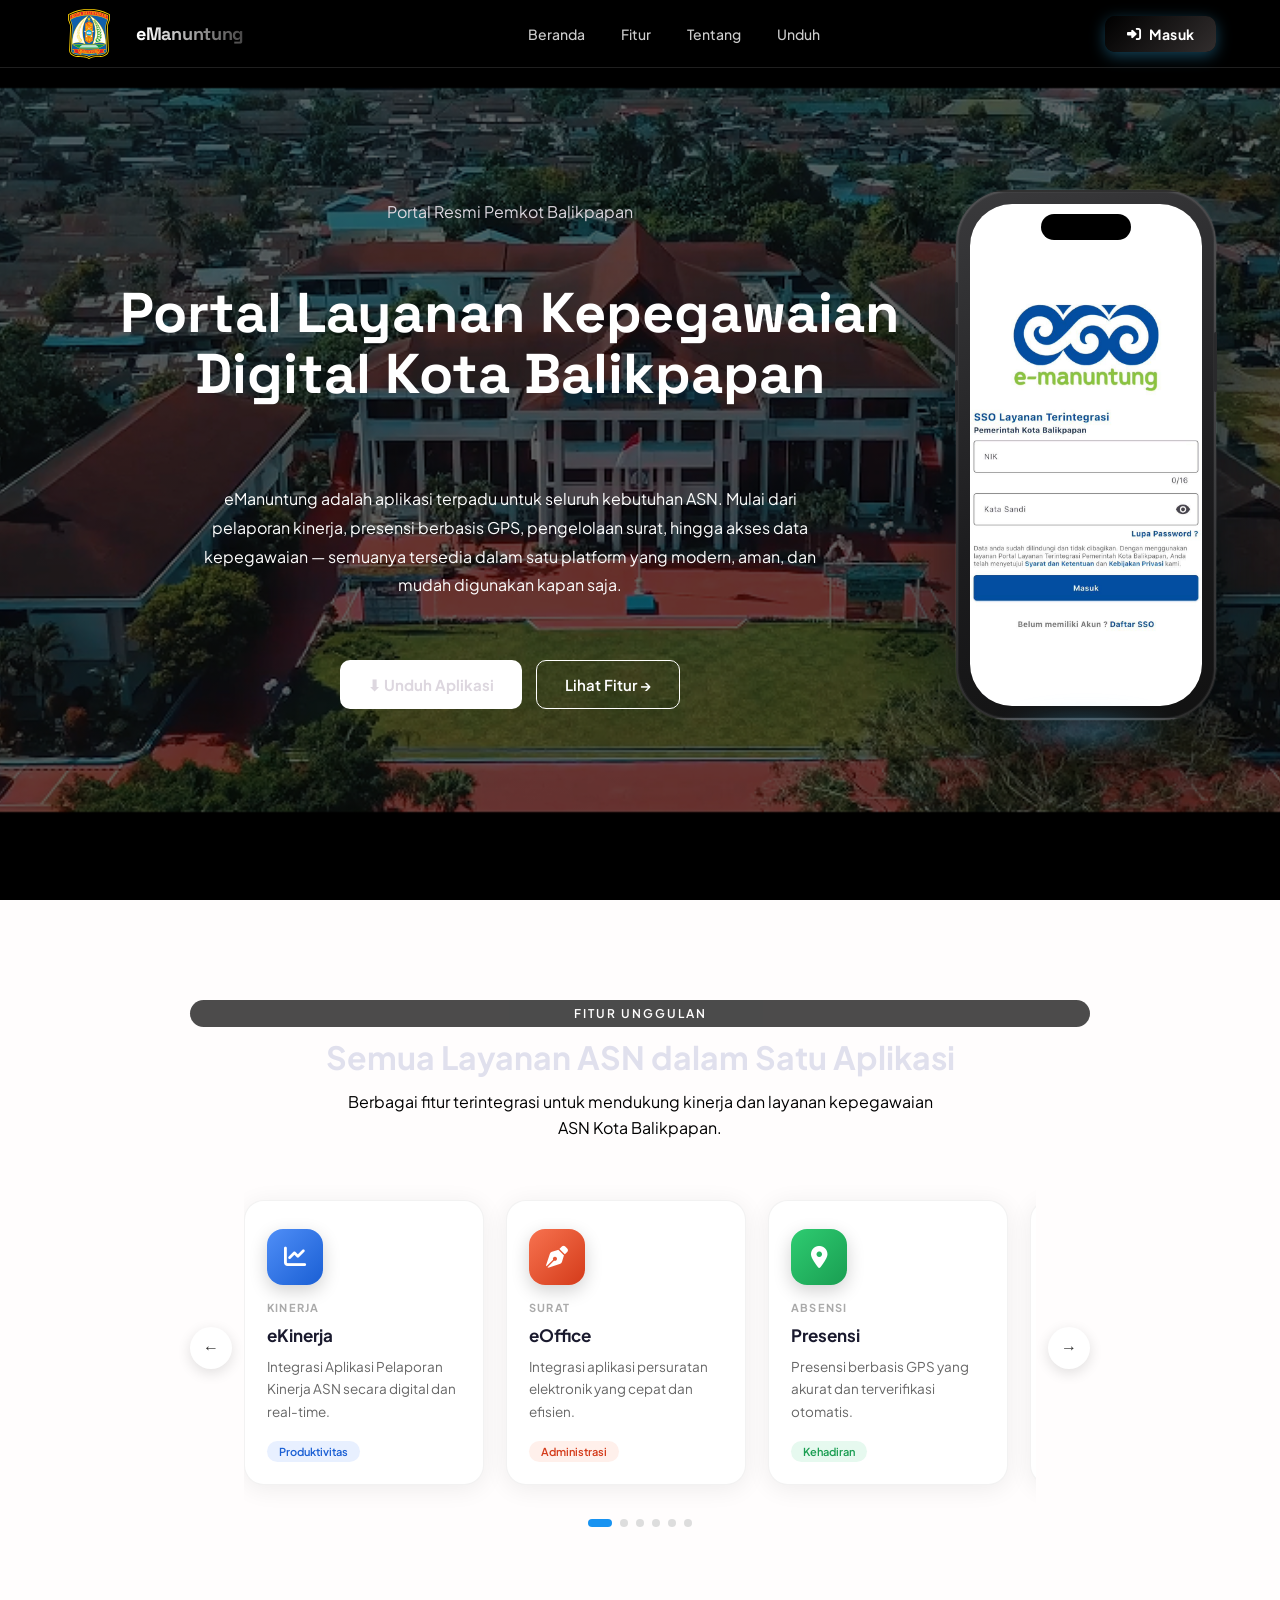
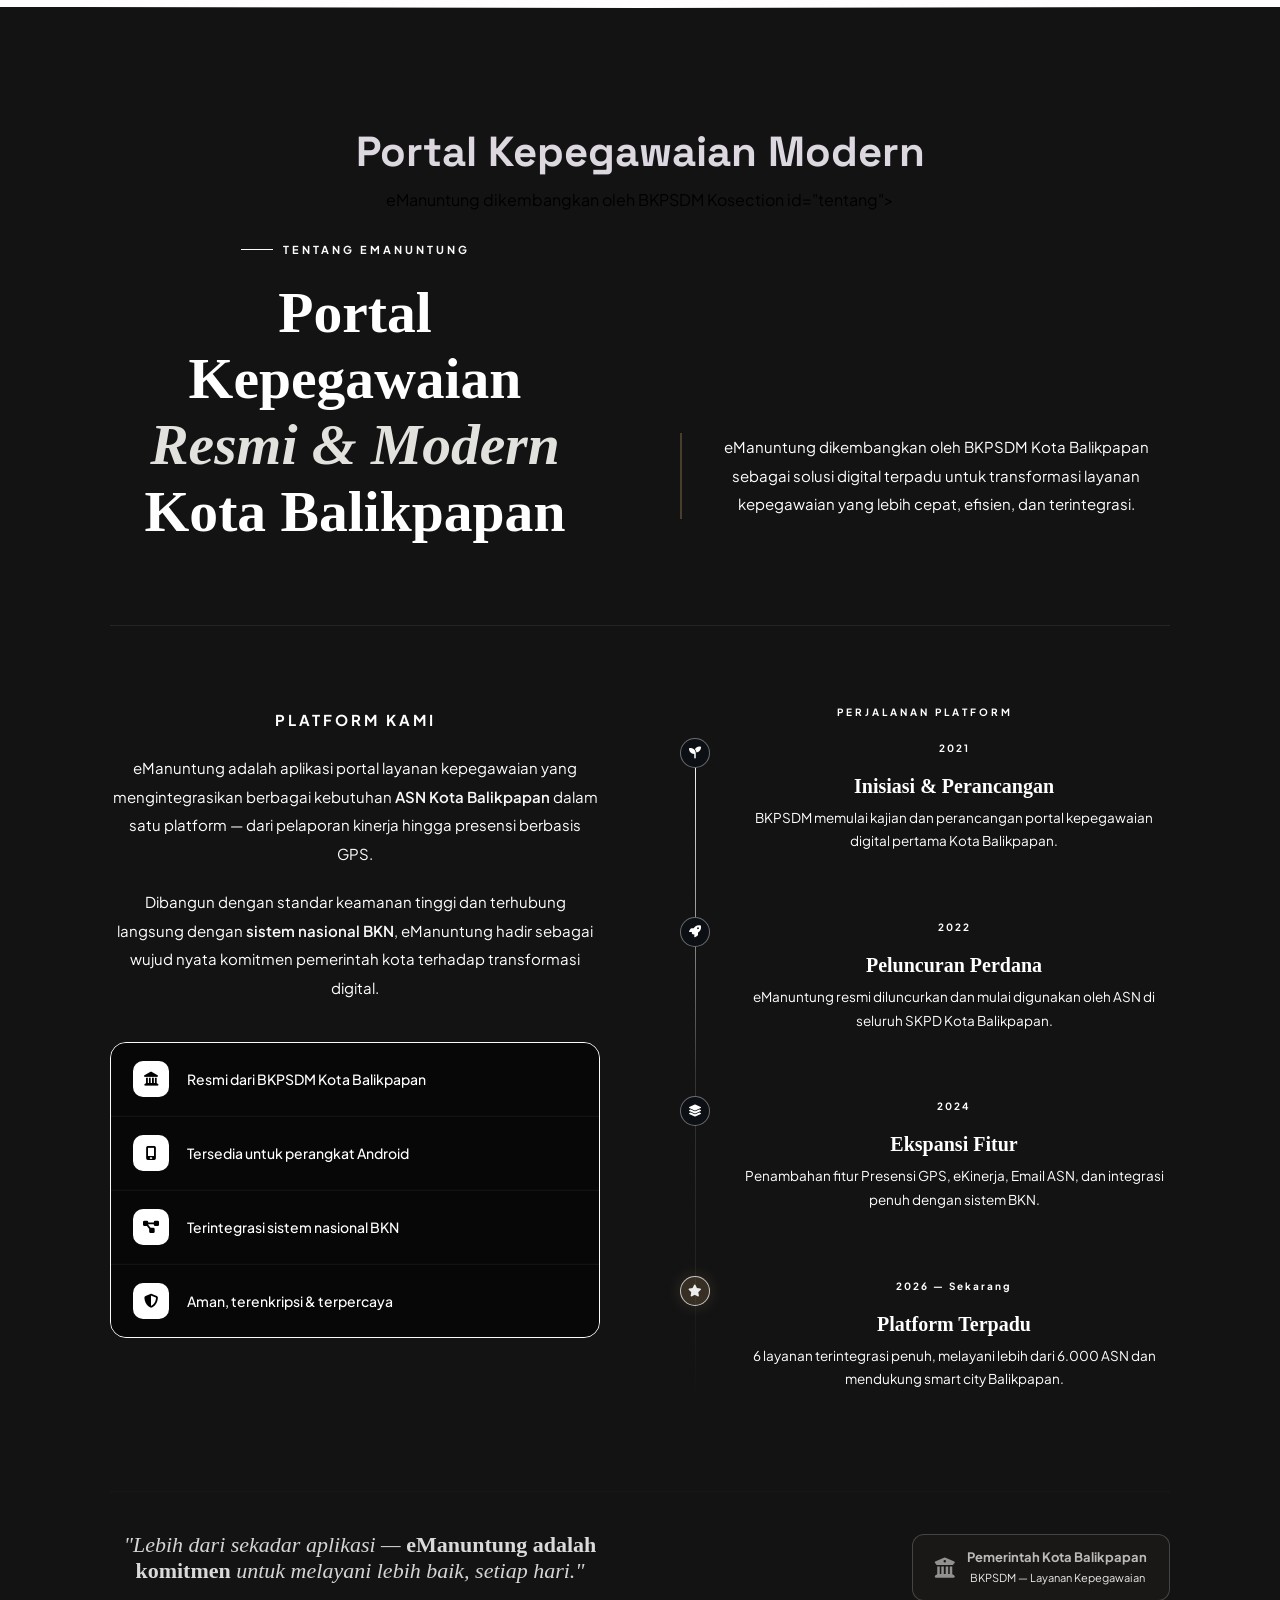
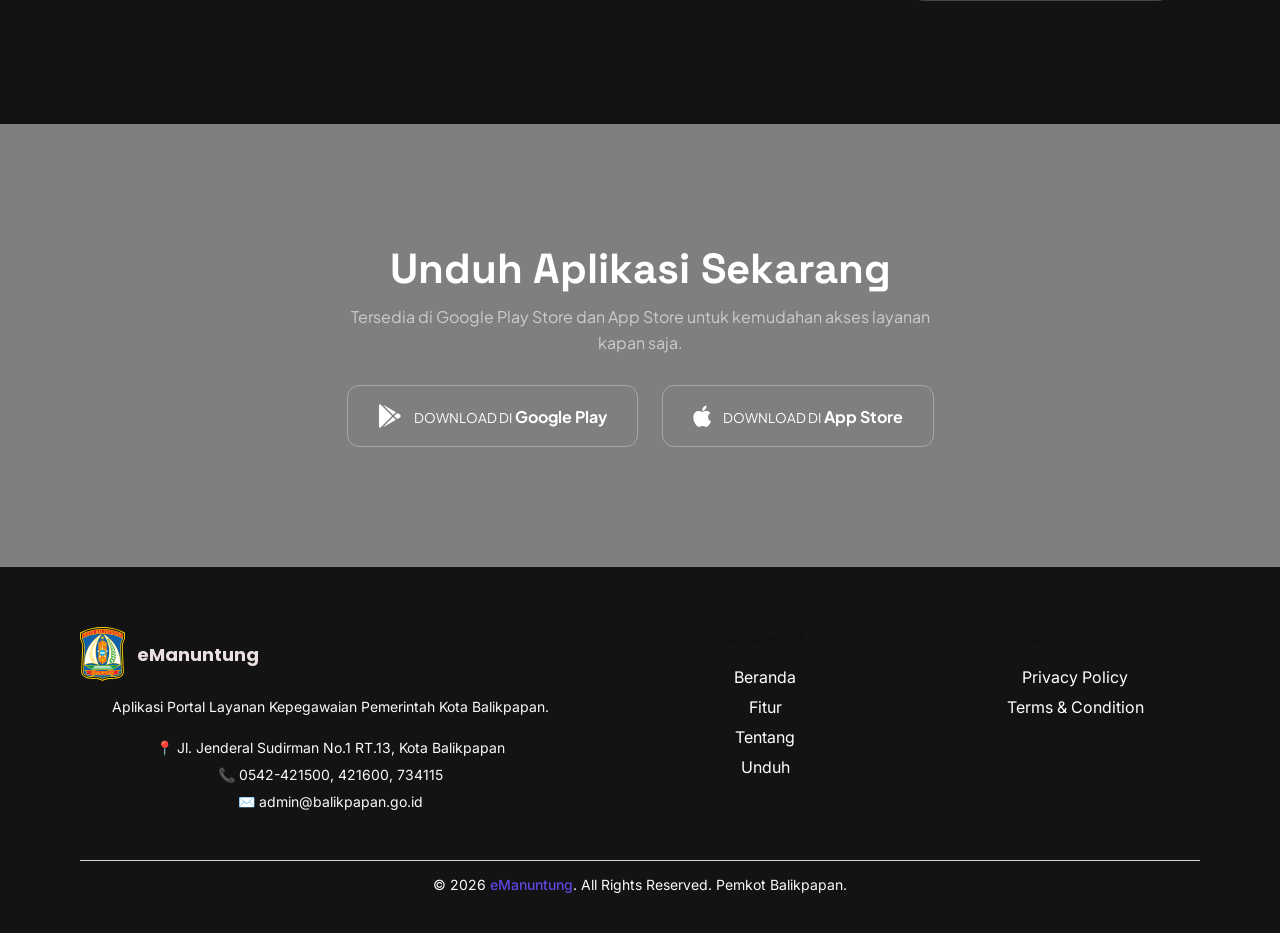
==== commit 1bff92ef: "update tampilan dan update login page" ====
--- a/index.html
+++ b/index.html
@@ -208,7 +208,7 @@
 </section>
 
 <!-- TENTANG -->
- 
+
     <div class="tentang-text">
       <section id="tentang">
   <div class="section-inner center">
--- a/style.css
+++ b/style.css
@@ -37,7 +37,7 @@
   display: flex; align-items: center; justify-content: center;
   font-weight: 800; font-size: 15px; color: white;
 }
-.nav-title { color: white; font-weight: 700; font-size: 17px; font-family: 'Space Grotesk', sans-serif; }
+.nav-title { color: rgb(254, 254, 254); font-weight: 700; font-size: 17px; font-family: 'Space Grotesk', sans-serif; }
 .nav-title span { color: var(--gold); }
 .nav-links { display: flex; gap: 32px; list-style: none; }
 .nav-links a { color: rgba(255,255,255,0.75); text-decoration: none; font-size: 14px; font-weight: 500; transition: color .2s; }
@@ -84,7 +84,7 @@
 .grid-pattern {
   position: absolute; inset: 0;
   background-image:
-    linear-gradient(rgba(255,255,255,0.03) 1px, transparent 1px),
+    linear-gradient(rgba(255, 255, 255, 0.03) 1px, transparent 1px),
     linear-gradient(90deg, rgba(255,255,255,0.03) 1px, transparent 1px);
   background-size: 50px 50px;
 }
@@ -95,7 +95,7 @@
 }
 .hero-badge {
   display: inline-flex; align-items: center; gap: 8px;
-  background: rgba(0, 0, 0, 0.15); border: 1px solid rgba(226, 226, 226, 0.35);
+  background: rgba(3, 2, 2, 0.15); border: 1px solid rgba(226, 22, 22, 0.35);
   border-radius: 30px; padding: 6px 16px; margin-bottom: 24px;
   color: var(--gold); font-size: 12px; font-weight: 600; letter-spacing: 0.5px;
 }
@@ -108,10 +108,10 @@
 .hero-title {
   font-family: 'Space Grotesk', sans-serif;
   font-size: clamp(36px, 5vw, 56px); font-weight: 700;
-  line-height: 1.1; color: white; margin-bottom: 20px;
+  line-height: 1.1; color: rgb(255, 255, 255); margin-bottom: 20px;
 }
 .hero-title .accent { color: var(--gold); }
-.hero-desc { color: rgba(235, 235, 235, 0.7); font-size: 16px; line-height: 1.7; margin-bottom: 36px; max-width: 480px; }
+.hero-desc { color: rgb(253, 253, 253); font-size: 16px; line-height: 1.7; margin-bottom: 36px; max-width: 480px; }
 .hero-actions { display: flex; gap: 14px; flex-wrap: wrap; }
 .btn-primary {
   display: inline-flex; align-items: center; gap: 8px;
@@ -122,27 +122,27 @@
 .btn-primary:hover { transform: translateY(-2px); box-shadow: 0 10px 30px rgba(242,201,76,0.4); }
 .btn-secondary {
   display: inline-flex; align-items: center; gap: 8px;
-  border: 1.5px solid rgba(255,255,255,0.3); color: white;
+  border: 1.5px solid rgb(255, 255, 255); color: rgb(255, 255, 255);
   padding: 14px 28px; border-radius: 10px; font-weight: 600; font-size: 15px;
   text-decoration: none; transition: border-color .2s, background .2s;
 }
-.btn-secondary:hover { border-color: white; background: rgba(255,255,255,0.07); }
+.btn-secondary:hover { border-color: rgb(255, 255, 255); background: rgba(255,255,255,0.07); }
 
 .hero-stats {
   display: flex; gap: 36px; margin-top: 44px;
-  padding-top: 32px; border-top: 1px solid rgba(255,255,255,0.1);
+  padding-top: 32px; border-top: 1px solid rgba(255, 255, 255, 0.1);
 }
 .stat-num { font-family: 'Space Grotesk', sans-serif; font-size: 28px; font-weight: 700; color: var(--gold); }
-.stat-label { font-size: 12px; color: rgba(255,255,255,0.5); margin-top: 2px; }
+.stat-label { font-size: 12px; color: rgb(255, 255, 255); margin-top: 2px; }
 
 
 .hero-visual { display: flex; justify-content: center; align-items: center; position: relative; }
 .float-tag {
-  position: absolute; background: white; border-radius: 12px;
-  padding: 8px 14px; box-shadow: 0 8px 30px rgba(0,0,0,0.25);
+  position: absolute; background: rgb(255, 255, 255); border-radius: 12px;
+  padding: 8px 14px; box-shadow: 0 8px 30px rgba(255, 252, 252, 0.25);
   font-size: 11px; font-weight: 600; color: var(--navy);
   display: flex; align-items: center; gap: 6px; white-space: nowrap; z-index: 10;
-}
+} 
 .float-tag.top  { top: 10px; right: -20px; }
 .float-tag.bottom { bottom: 30px; left: -20px; }
 .tag-dot { width: 8px; height: 8px; border-radius: 50%; }
@@ -429,7 +429,7 @@
   background: #131314;
   padding: 60px 80px 20px;
   font-family: 'Inter', sans-serif;
-  color: #555;
+  color: #fafafa;
 }
 
 .footer-container {
@@ -493,7 +493,7 @@
 
 .footer-col ul li a {
   text-decoration: none;
-  color: #777;
+  color: #ffffff;
   transition: 0.3s;
 }
 
@@ -671,7 +671,7 @@
 /* label kecil atas */
 .label {
   display: inline-block;
-  background: #eee;
+  background:   #000000;
   padding: 6px 14px;
   border-radius: 20px;
   font-size: 12px;
@@ -679,7 +679,7 @@
   display: block;
   margin: 20px 0 10px;
   letter-spacing: 2px;
-  color: #888;
+  color: #000000;
   text-align: center;
   font-weight: 600;
   opacity: 0.7;
@@ -697,7 +697,7 @@
 .desc {
   max-width: 600px;
   margin: 0 auto 40px auto;
-  color: #666;
+  color: #000000;
   line-height: 1.6;
 }
 
@@ -747,7 +747,7 @@
 
 /* teks */
 .card p {
-  color: #666;
+  color: #000000;
   font-size: 14px;
 }
 
@@ -769,7 +769,7 @@
 }
 
 .icon i {
-  color: white;
+  color: rgb(240, 240, 240);
   font-size: 20px;
 }
 
@@ -803,7 +803,7 @@
 
 .card p {
   font-size: 14px;
-  color: #555;
+  color: #000000;
 }
 
 .tentang {
@@ -823,7 +823,7 @@
 .label {
   font-size: 12px;
   letter-spacing: 2px;
-  color: #aaa;
+  color: #ffffff;
   display: block;
   margin-bottom: 10px;
 }
@@ -831,11 +831,11 @@
 .tentang h2 {
   font-size: 32px;
   margin-bottom: 15px;
-  color: #7c43b5;
+  color: #000000;
 }
 
 .tentang p {
-  color: #555;
+  color: #fafafa;
   line-height: 1.7;
   margin-bottom: 25px;
 }
@@ -1047,7 +1047,7 @@
 
 /* ===== FITUR SLIDER ===== */
 #fitur {
-  background: #010101;
+  background: #fffdfd;
   padding: 80px 20px;
   text-align: center;
 }
@@ -1450,7 +1450,7 @@
   position: absolute;
   top: 0; left: 6%; right: 6%;
   height: 1px;
-  background: linear-gradient(90deg, transparent, rgba(235, 234, 234, 0.4), transparent);
+  background: linear-gradient(90deg, transparent, rgb(255, 255, 255), transparent);
 }
 
 .t-container {
@@ -1477,7 +1477,7 @@
 .t-eyebrow-line {
   width: 32px;
   height: 1px;
-  background: rgba(189, 189, 189, 0.6);
+  background: rgb(252, 252, 252);
 }
 
 .t-eyebrow-text {
@@ -1485,7 +1485,7 @@
   font-weight: 700;
   letter-spacing: 3px;
   text-transform: uppercase;
-  color: rgba(252, 251, 250, 0.8);
+  color: rgb(252, 251, 250);
 }
 
 .t-title {
@@ -1507,7 +1507,7 @@
 
 .t-desc {
   font-size: 15px;
-  color: rgba(255,255,255,0.45);
+  color: rgb(255, 255, 255);
   line-height: 1.9;
   border-left: 2px solid rgba(197,162,99,0.3);
   padding-left: 20px;
@@ -1535,19 +1535,19 @@
   font-weight: 700;
   letter-spacing: 3px;
   text-transform: uppercase;
-  color: rgba(234, 232, 230, 0.6);
+  color: rgb(255, 255, 255);
   margin-bottom: 24px;
 }
 
 .t-left p {
   font-size: 15px;
-  color: rgba(255,255,255,0.5);
+  color: rgb(255, 255, 255);
   line-height: 1.9;
   margin-bottom: 20px;
 }
 
 .t-left p strong {
-  color: rgba(255,255,255,0.85);
+  color: rgb(250, 247, 247);
   font-weight: 600;
 }
 
@@ -1557,7 +1557,7 @@
   display: flex;
   flex-direction: column;
   gap: 1px;
-  border: 1px solid rgba(255,255,255,0.07);
+  border: 1px solid rgb(251, 251, 251);
   border-radius: 16px;
   overflow: hidden;
 }
@@ -1567,21 +1567,21 @@
   align-items: center;
   gap: 18px;
   padding: 18px 22px;
-  background: rgba(255,255,255,0.02);
-  border-bottom: 1px solid rgba(255,255,255,0.05);
+  background: rgba(0, 0, 0, 0.637);
+  border-bottom: 1px solid rgb(11, 10, 10);
   transition: background 0.2s;
 }
 
 .t-pillar:last-child { border-bottom: none; }
-.t-pillar:hover { background: rgba(197,162,99,0.05); }
+.t-pillar:hover { background: rgb(91, 86, 86); }
 
 .t-pillar-icon {
   width: 36px; height: 36px;
   border-radius: 10px;
-  background: rgba(197,162,99,0.1);
-  border: 1px solid rgba(197,162,99,0.2);
+  background: rgb(255, 255, 255);
+  border: 1px solid rgba(255, 255, 255, 0.2);
   display: flex; align-items: center; justify-content: center;
-  color: rgba(244, 243, 242, 0.8);
+  color: rgb(0, 0, 0);
   font-size: 14px;
   flex-shrink: 0;
 }
@@ -1589,7 +1589,7 @@
 .t-pillar span {
   font-size: 14px;
   font-weight: 500;
-  color: rgba(255,255,255,0.65);
+  color: rgb(255, 255, 255);
 }
 
 /* ── RIGHT: Timeline ── */
@@ -1606,8 +1606,8 @@
   width: 1px;
   bottom: 8px;
   background: linear-gradient(180deg,
-    rgba(220, 217, 211, 0.4),
-    rgba(197,162,99,0.15),
+    rgb(255, 255, 255),
+    rgba(255, 255, 255, 0.15),
     transparent
   );
 }
@@ -1624,7 +1624,7 @@
 .t-tdot {
   width: 30px; height: 30px;
   border-radius: 50%;
-  border: 1px solid rgba(254, 247, 234, 0.4);
+  border: 1px solid rgba(248, 248, 248, 0.4);
   background: #0c0f14;
   display: flex; align-items: center; justify-content: center;
   flex-shrink: 0;
@@ -1634,11 +1634,11 @@
 
 .t-tdot i {
   font-size: 12px;
-  color: rgba(255, 255, 255, 0.7);
+  color: rgb(255, 255, 255);
 }
 
 .t-titem:hover .t-tdot {
-  background: rgba(197,162,99,0.15);
+  background: rgba(255, 254, 253, 0.15);
   border-color: rgba(255, 254, 251, 0.7);
 }
 
@@ -1660,7 +1660,7 @@
   font-size: 10px;
   font-weight: 700;
   letter-spacing: 2px;
-  color: rgba(241, 239, 234, 0.6);
+  color: rgb(255, 255, 255);
   margin-bottom: 6px;
 }
 
@@ -1675,7 +1675,7 @@
 
 .t-tdesc {
   font-size: 13.5px;
-  color: rgba(255,255,255,0.38);
+  color: rgb(255, 255, 255);
   line-height: 1.75;
 }
 
@@ -1683,7 +1683,7 @@
 .t-footer-strip {
   margin-top: 80px;
   padding-top: 40px;
-  border-top: 1px solid rgba(255,255,255,0.06);
+  border-top: 1px solid rgba(112, 102, 102, 0.06);
   display: flex;
   align-items: center;
   justify-content: space-between;
@@ -1695,12 +1695,12 @@
   font-family: 'Cormorant Garamond', serif;
   font-size: clamp(16px, 2vw, 22px);
   font-style: italic;
-  color: rgba(255,255,255,0.25);
+  color: rgba(231, 229, 229, 0.922);
   max-width: 500px;
 }
 
 .t-footer-quote strong {
-  color: rgba(255,255,255,0.6);
+  color: rgba(239, 238, 238, 0.908);
   font-style: normal;
 }
 
@@ -1729,7 +1729,7 @@
 
 .t-footer-seal-text span {
   font-size: 11px;
-  color: rgba(255,255,255,0.3);
+  color: rgba(237, 237, 237, 0.98);
 }
 
 /* ── RESPONSIVE ── */
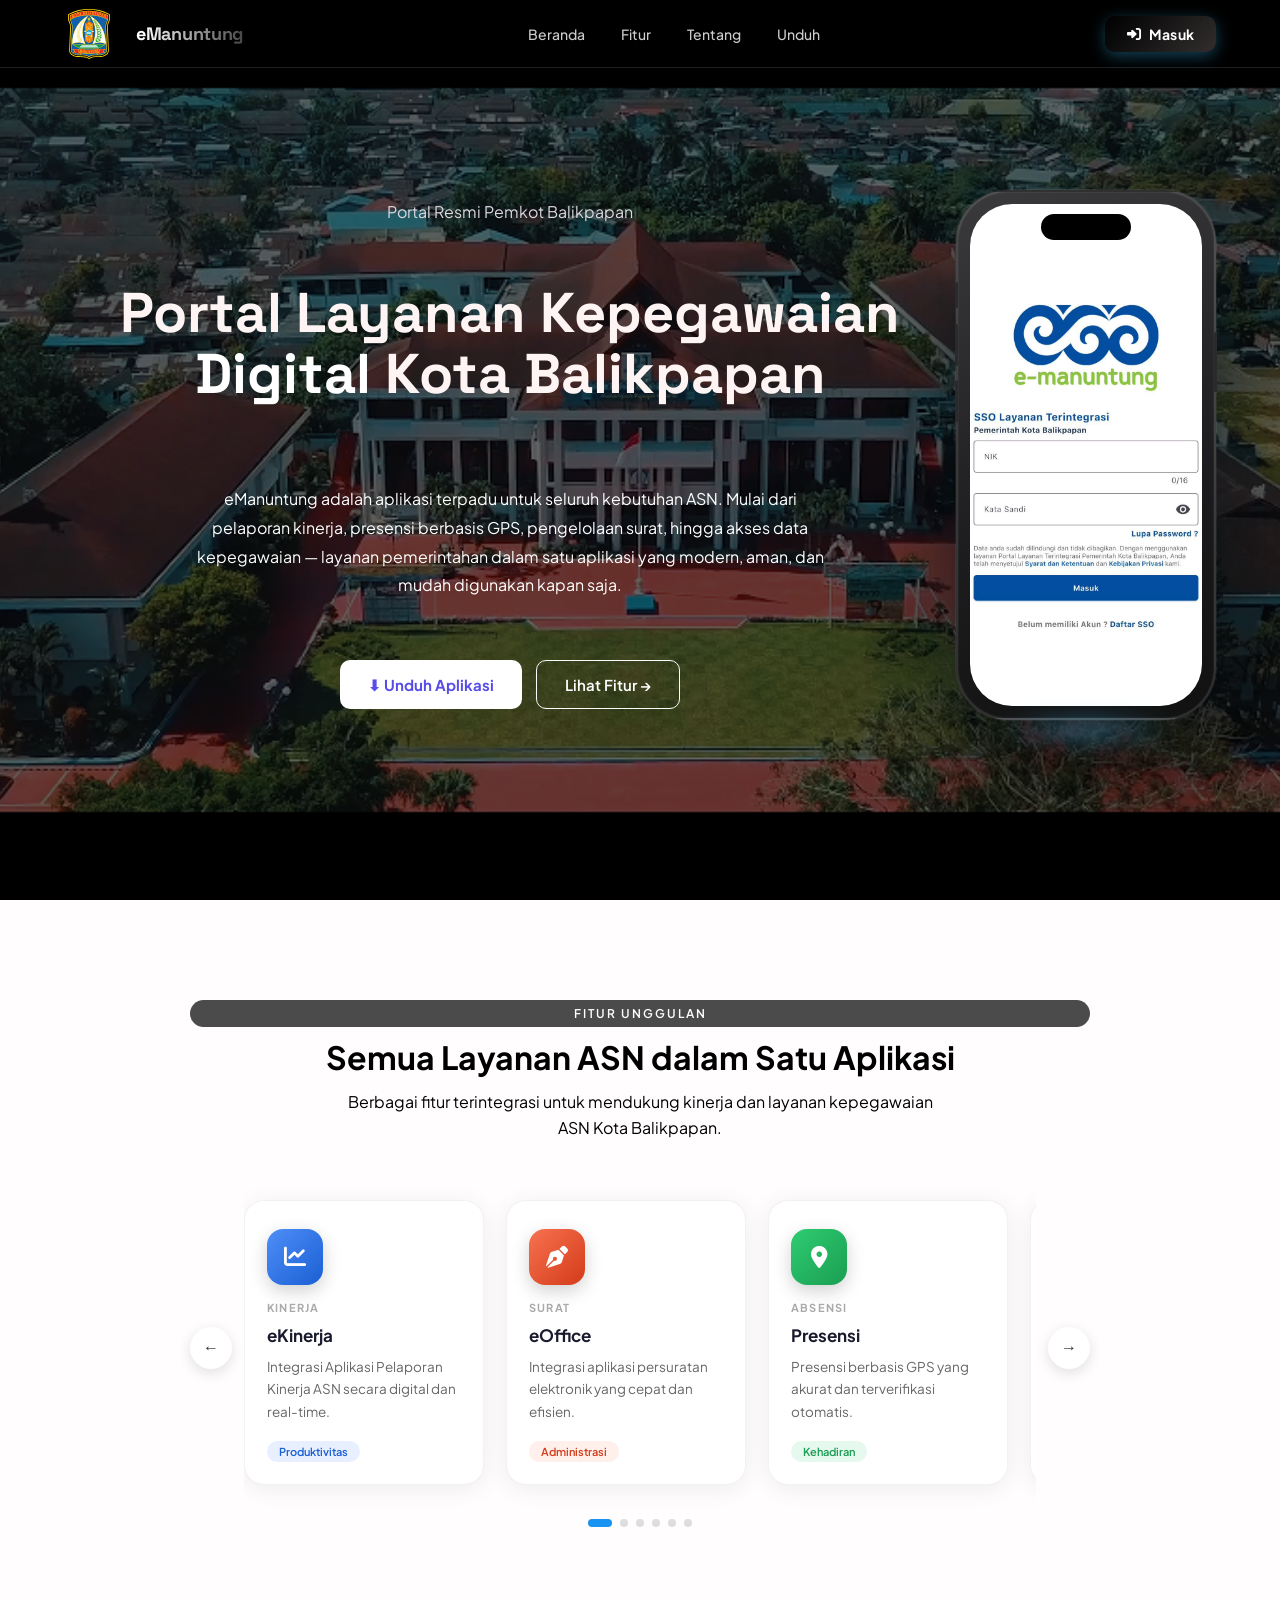
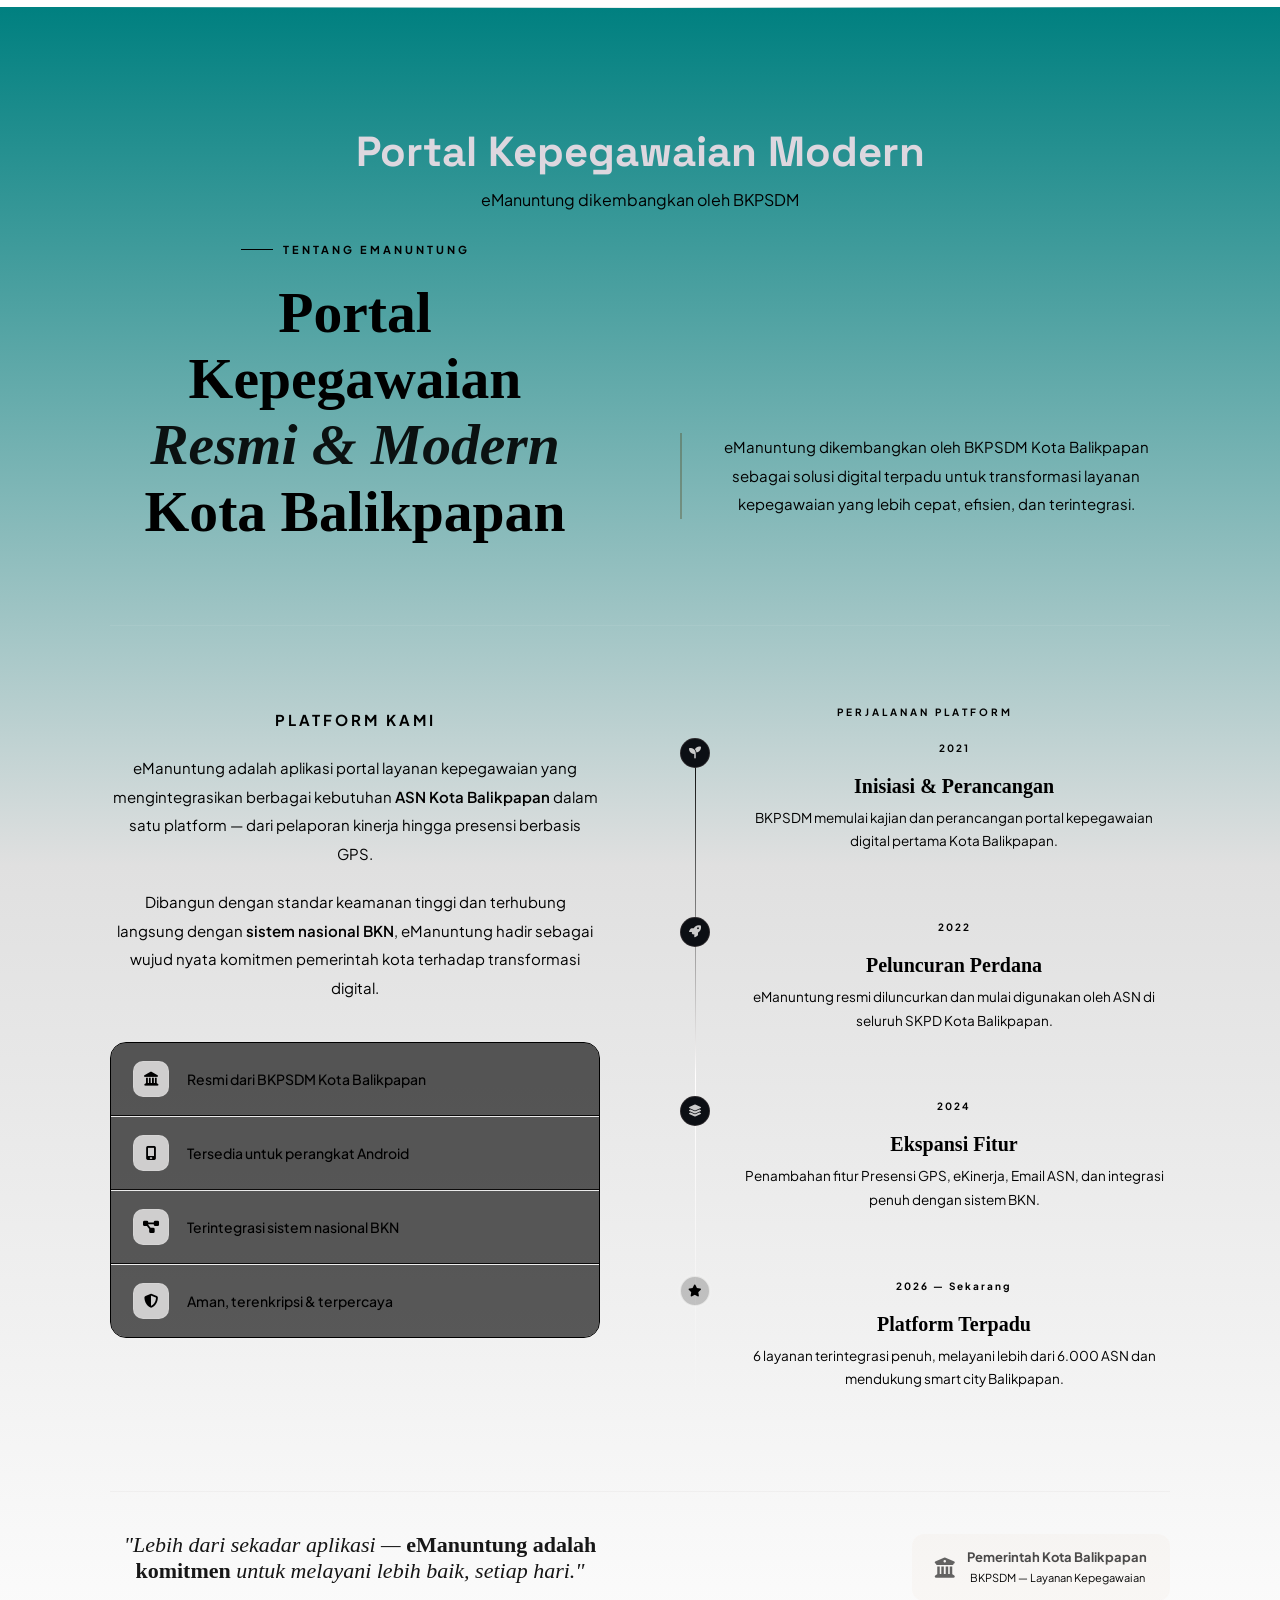
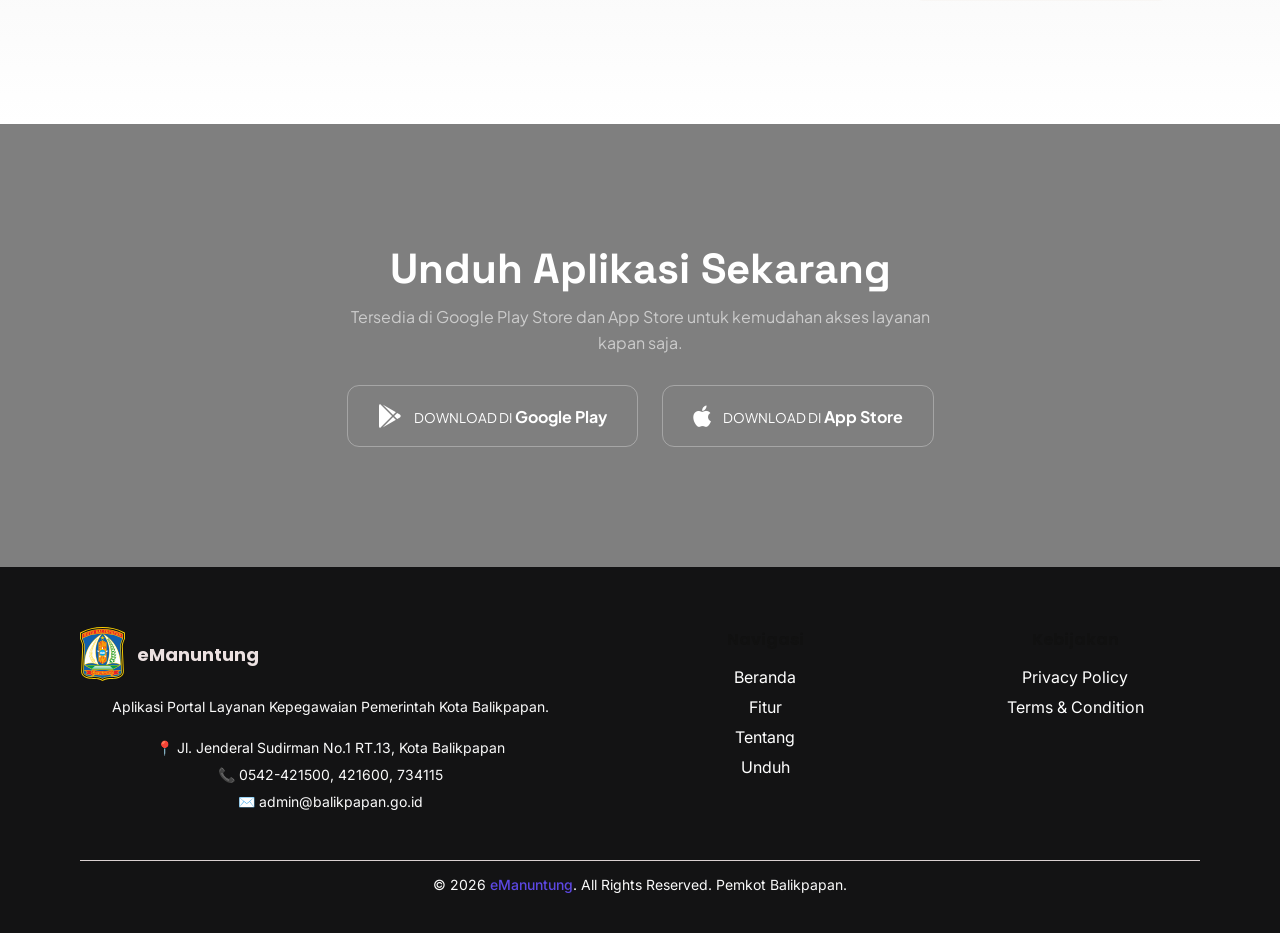
==== commit cb333bc2: "tes update" ====
--- a/index.html
+++ b/index.html
@@ -11,10 +11,10 @@
   <link href="https://fonts.googleapis.com/css2?family=Poppins:wght@500;600;700&family=Inter:wght@400;500&display=swap" rel="stylesheet">
   <script src="script.js" defer></script>
 </head>
-<body>
+<body> 
 
 <nav>
-  <a class="nav-brand" href="#">
+  <a class="nav-brand" href="#">  
     <img src="logo emanuntung.svg" style="width:50px;height:50px;margin-right:10px">
     <span class="nav-title">e<span>Manuntung</span></span>
   </a>
@@ -25,7 +25,7 @@
     <li><a href="#tentang">Tentang</a></li>
     <li><a href="#unduh">Unduh</a></li>
   </ul>
-
+  
   <a href="login.html" class="nav-cta">
   <i class="fa-solid fa-right-to-bracket"></i> Masuk
 </a>
@@ -47,7 +47,7 @@
       <p class="hero-desc">
         eManuntung adalah aplikasi terpadu untuk seluruh kebutuhan ASN.
         Mulai dari pelaporan kinerja, presensi berbasis GPS, pengelolaan surat,
-        hingga akses data kepegawaian — semuanya tersedia dalam satu platform yang modern,
+        hingga akses data kepegawaian — layanan pemerintahan dalam satu aplikasi yang modern,
         aman, dan mudah digunakan kapan saja.
       </p>
 
@@ -214,7 +214,7 @@
   <div class="section-inner center">
     <h2 class="section-title">Portal Kepegawaian Modern</h2>
     <p class="section-sub">
-      eManuntung dikembangkan oleh BKPSDM Kosection id="tentang">
+      eManuntung dikembangkan oleh BKPSDM
   <div class="t-container">
 
     <!-- HEADER -->
@@ -359,7 +359,7 @@
 
     <div class="store-buttons">
 
-      <a href="https://play.google.com/store/apps?hl=id" class="btn-download">
+      <a href="https://play.google.com/store/search?q=emanuntung&c=apps&hl=id" class="btn-download">
   <i class="fa-brands fa-google-play"></i>
   <div>
     <small>DOWNLOAD DI</small>
@@ -367,7 +367,7 @@
   </div>
 </a>
 
-<a href="https://www.apple.com/id/app-store/" class="btn-download">
+<a href="https://apps.apple.com/id/app/emanuntung/id6740224483?l=id" class="btn-download">
   <i class="fa-brands fa-apple"></i>
   <div>
     <small>DOWNLOAD DI</small>
--- a/style.css
+++ b/style.css
@@ -74,7 +74,7 @@
 .hero-bg-decor::before {
   content: ''; position: absolute; top: -150px; right: -150px;
   width: 600px; height: 600px; border-radius: 50%;
-  background: radial-gradient(circle, rgba(255, 255, 255, 0.2) 0%, transparent 70%);
+  background: radial-gradient(circle, rgba(232, 230, 230, 0.2) 0%, transparent 70%);
 }
 .hero-bg-decor::after {
   content: ''; position: absolute; bottom: -100px; left: 30%;
@@ -108,10 +108,10 @@
 .hero-title {
   font-family: 'Space Grotesk', sans-serif;
   font-size: clamp(36px, 5vw, 56px); font-weight: 700;
-  line-height: 1.1; color: rgb(255, 255, 255); margin-bottom: 20px;
+  line-height: 1.1; color: rgb(255, 244, 244); margin-bottom: 20px;
 }
 .hero-title .accent { color: var(--gold); }
-.hero-desc { color: rgb(253, 253, 253); font-size: 16px; line-height: 1.7; margin-bottom: 36px; max-width: 480px; }
+.hero-desc { color: rgb(255, 255, 255); font-size: 16px; line-height: 1.7; margin-bottom: 36px; max-width: 480px; }
 .hero-actions { display: flex; gap: 14px; flex-wrap: wrap; }
 .btn-primary {
   display: inline-flex; align-items: center; gap: 8px;
@@ -122,15 +122,15 @@
 .btn-primary:hover { transform: translateY(-2px); box-shadow: 0 10px 30px rgba(242,201,76,0.4); }
 .btn-secondary {
   display: inline-flex; align-items: center; gap: 8px;
-  border: 1.5px solid rgb(255, 255, 255); color: rgb(255, 255, 255);
+  border: 1.5px solid rgb(250, 250, 250); color: rgb(255, 255, 255);  
   padding: 14px 28px; border-radius: 10px; font-weight: 600; font-size: 15px;
   text-decoration: none; transition: border-color .2s, background .2s;
 }
-.btn-secondary:hover { border-color: rgb(255, 255, 255); background: rgba(255,255,255,0.07); }
+.btn-secondary:hover { border-color: rgb(255, 255, 255); background: rgba(255, 255, 255, 0.07); }
 
 .hero-stats {
   display: flex; gap: 36px; margin-top: 44px;
-  padding-top: 32px; border-top: 1px solid rgba(255, 255, 255, 0.1);
+  padding-top: 32px; border-top: 1px solid rgba(251, 251, 251, 0.1);
 }
 .stat-num { font-family: 'Space Grotesk', sans-serif; font-size: 28px; font-weight: 700; color: var(--gold); }
 .stat-label { font-size: 12px; color: rgb(255, 255, 255); margin-top: 2px; }
@@ -139,7 +139,7 @@
 .hero-visual { display: flex; justify-content: center; align-items: center; position: relative; }
 .float-tag {
   position: absolute; background: rgb(255, 255, 255); border-radius: 12px;
-  padding: 8px 14px; box-shadow: 0 8px 30px rgba(255, 252, 252, 0.25);
+  padding: 8px 14px; box-shadow: 0 8px 30px rgba(0, 0, 0, 0.25);
   font-size: 11px; font-weight: 600; color: var(--navy);
   display: flex; align-items: center; gap: 6px; white-space: nowrap; z-index: 10;
 } 
@@ -257,7 +257,7 @@
   display: flex; align-items: center; justify-content: center;
   font-size: 16px; box-shadow: 0 4px 10px rgba(0,0,0,0.3);
 }
-.menu-label { color: rgba(255,255,255,0.7); font-size: 7px; text-align: center; }
+.menu-label { color: rgba(0, 0, 0, 0.7); font-size: 7px; text-align: center; }
 
 
 .app-bottomnav {
@@ -364,7 +364,7 @@
 }
 
 #unduh .section-title { color: white; }
-#unduh .section-sub { color: rgba(255,255,255,0.6); }
+#unduh .section-sub { color: rgba(255, 255, 255, 0.6); }
 
 .download-grid {
   display: grid;
@@ -831,7 +831,7 @@
 .tentang h2 {
   font-size: 32px;
   margin-bottom: 15px;
-  color: #000000;
+  color: #ffffff;
 }
 
 .tentang p {
@@ -1055,7 +1055,7 @@
 #fitur h2 {
   font-size: 32px;
   font-weight: 700;
-  color: #e0e0ed;
+  color: #000000;
   margin-bottom: 12px;
 }
 
@@ -1438,7 +1438,7 @@
 
 /* new section tentang */
 #tentang {
-  background: #131314;
+  background: linear-gradient(to bottom, #008080, #E0E0E0, #FFFFFF);
   padding: 120px 6%;
   position: relative;
   overflow: hidden;
@@ -1450,7 +1450,7 @@
   position: absolute;
   top: 0; left: 6%; right: 6%;
   height: 1px;
-  background: linear-gradient(90deg, transparent, rgb(255, 255, 255), transparent);
+  background: linear-gradient(90deg, transparent, rgb(241, 241, 241), transparent);
 }
 
 .t-container {
@@ -1477,7 +1477,7 @@
 .t-eyebrow-line {
   width: 32px;
   height: 1px;
-  background: rgb(252, 252, 252);
+  background: rgb(0, 0, 0);
 }
 
 .t-eyebrow-text {
@@ -1485,20 +1485,20 @@
   font-weight: 700;
   letter-spacing: 3px;
   text-transform: uppercase;
-  color: rgb(252, 251, 250);
+  color: rgb(0, 0, 0);
 }
 
 .t-title {
   font-family: 'Cormorant Garamond', serif;
   font-size: clamp(36px, 4.5vw, 58px);
   font-weight: 700;
-  color: #fff;
+  color: #000000;
   line-height: 1.15;
 }
 
 .t-title em {
   font-style: italic;
-  color: rgba(250, 248, 244, 0.9);
+  color: rgba(0, 0, 0, 0.9);
 }
 
 .t-header-right {
@@ -1507,9 +1507,9 @@
 
 .t-desc {
   font-size: 15px;
-  color: rgb(255, 255, 255);
+  color: rgb(0, 0, 0);
   line-height: 1.9;
-  border-left: 2px solid rgba(197,162,99,0.3);
+  border-left: 2px solid rgba(76, 49, 0, 0.3);
   padding-left: 20px;
 }
 
@@ -1535,19 +1535,19 @@
   font-weight: 700;
   letter-spacing: 3px;
   text-transform: uppercase;
-  color: rgb(255, 255, 255);
+  color: rgb(0, 0, 0);
   margin-bottom: 24px;
 }
 
 .t-left p {
   font-size: 15px;
-  color: rgb(255, 255, 255);
+  color: rgb(0, 0, 0);
   line-height: 1.9;
   margin-bottom: 20px;
 }
 
 .t-left p strong {
-  color: rgb(250, 247, 247);
+  color: rgb(0, 0, 0);
   font-weight: 600;
 }
 
@@ -1557,7 +1557,7 @@
   display: flex;
   flex-direction: column;
   gap: 1px;
-  border: 1px solid rgb(251, 251, 251);
+  border: 1px solid rgb(0, 0, 0);
   border-radius: 16px;
   overflow: hidden;
 }
@@ -1578,8 +1578,8 @@
 .t-pillar-icon {
   width: 36px; height: 36px;
   border-radius: 10px;
-  background: rgb(255, 255, 255);
-  border: 1px solid rgba(255, 255, 255, 0.2);
+  background: rgb(207, 206, 206);
+  border: 1px solid rgba(236, 236, 236, 0.2);
   display: flex; align-items: center; justify-content: center;
   color: rgb(0, 0, 0);
   font-size: 14px;
@@ -1589,7 +1589,7 @@
 .t-pillar span {
   font-size: 14px;
   font-weight: 500;
-  color: rgb(255, 255, 255);
+  color: rgb(0, 0, 0);
 }
 
 /* ── RIGHT: Timeline ── */
@@ -1606,8 +1606,8 @@
   width: 1px;
   bottom: 8px;
   background: linear-gradient(180deg,
-    rgb(255, 255, 255),
-    rgba(255, 255, 255, 0.15),
+    rgb(0, 0, 0),
+    rgb(255, 253, 253),
     transparent
   );
 }
@@ -1624,7 +1624,7 @@
 .t-tdot {
   width: 30px; height: 30px;
   border-radius: 50%;
-  border: 1px solid rgba(248, 248, 248, 0.4);
+  border: 1px solid rgba(90, 79, 79, 0.4);
   background: #0c0f14;
   display: flex; align-items: center; justify-content: center;
   flex-shrink: 0;
@@ -1634,22 +1634,22 @@
 
 .t-tdot i {
   font-size: 12px;
-  color: rgb(255, 255, 255);
+  color: rgb(203, 203, 203);
 }
 
 .t-titem:hover .t-tdot {
-  background: rgba(255, 254, 253, 0.15);
-  border-color: rgba(255, 254, 251, 0.7);
+  background: rgba(0, 0, 0, 0.15);
+  border-color: rgba(4, 3, 3, 0.7);
 }
 
 .t-titem.active .t-tdot {
-  background: rgba(197,162,99,0.2);
+  background: rgba(0, 0, 0, 0.2);
   border-color: rgba(239, 239, 238, 0.8);
-  box-shadow: 0 0 16px rgba(197,162,99,0.2);
+  box-shadow: 0 0 16px rgba(255, 255, 255, 0.2);
 }
 
 .t-titem.active .t-tdot i {
-  color: rgb(237, 237, 237);
+  color: rgb(0, 0, 0);
 }
 
 .t-tcontent {
@@ -1660,7 +1660,7 @@
   font-size: 10px;
   font-weight: 700;
   letter-spacing: 2px;
-  color: rgb(255, 255, 255);
+  color: rgb(0, 0, 0);
   margin-bottom: 6px;
 }
 
@@ -1668,14 +1668,14 @@
   font-family: 'Cormorant Garamond', serif;
   font-size: 20px;
   font-weight: 700;
-  color: #fff;
+  color: #000000;
   margin-bottom: 8px;
   line-height: 1.2;
 }
 
 .t-tdesc {
   font-size: 13.5px;
-  color: rgb(255, 255, 255);
+  color: rgb(0, 0, 0);
   line-height: 1.75;
 }
 
@@ -1695,12 +1695,12 @@
   font-family: 'Cormorant Garamond', serif;
   font-size: clamp(16px, 2vw, 22px);
   font-style: italic;
-  color: rgba(231, 229, 229, 0.922);
+  color: rgba(0, 0, 0, 0.922);
   max-width: 500px;
 }
 
 .t-footer-quote strong {
-  color: rgba(239, 238, 238, 0.908);
+  color: rgba(0, 0, 0, 0.908);
   font-style: normal;
 }
 
@@ -1717,19 +1717,19 @@
 
 .t-footer-seal i {
   font-size: 20px;
-  color: rgba(227, 227, 227, 0.6);
+  color: rgba(0, 0, 0, 0.6);
 }
 
 .t-footer-seal-text strong {
   display: block;
   font-size: 13px;
   font-weight: 700;
-  color: rgba(255,255,255,0.7);
+  color: rgba(0, 0, 0, 0.7);
 }
 
 .t-footer-seal-text span {
   font-size: 11px;
-  color: rgba(237, 237, 237, 0.98);
+  color: rgba(0, 0, 0, 0.98);
 }
 
 /* ── RESPONSIVE ── */
@@ -1741,4 +1741,10 @@
   }
   .t-header { margin-bottom: 48px; }
   .t-footer-strip { flex-direction: column; align-items: flex-start; }
+}
+
+.btn-primary {
+  background: var(black
+);
+  color: var(--blue);
 }
